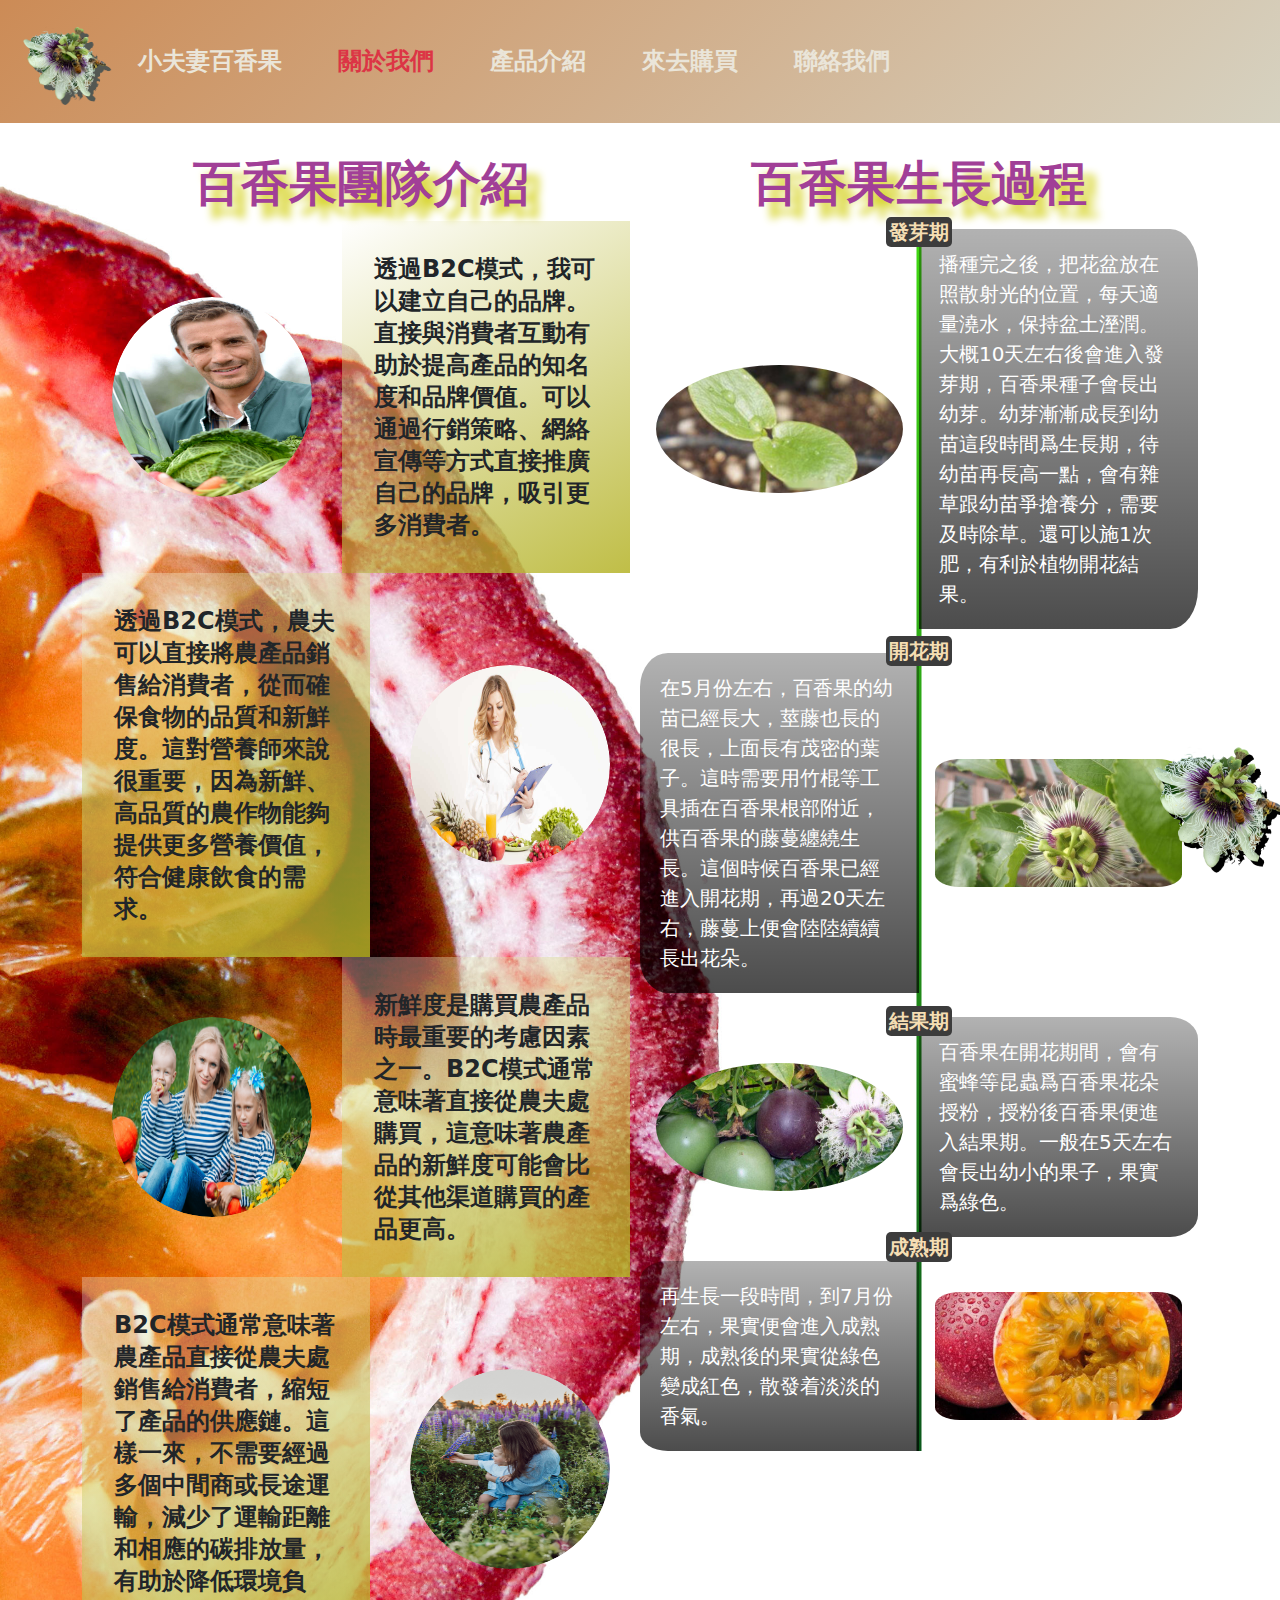
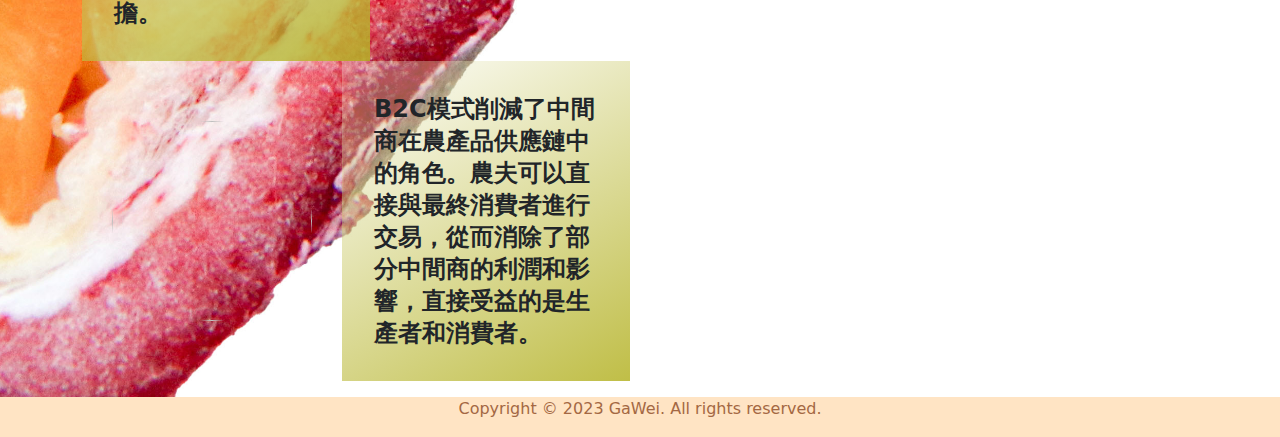
==== about.html @ cb9ba8d5 "將title與logo圖案更改" ====
<!DOCTYPE html>
<html lang="zh-Hant-TW">

<head>
    <meta charset="UTF-8">
    <meta name="viewport" content="width=device-width, initial-scale=1.0">
    <title>小夫妻百香果｜關於我們</title>
    <link rel="stylesheet" href="./styles/myall.css">
    <link rel="stylesheet" href="./styles/style.css">
    <link rel="stylesheet" href="./styles/bootstrap.min.css">
    <link rel="shortcut icon" href="./images/titleimg3.png">
    <style>
        .navtitle{
            background: linear-gradient(135deg,var(--mycolor8),var(--mycolor1));
        }
    </style>
</head>

<body>
    <!-- 回上層按鈕 -->
    <div id="backtop" class="toTop-arrow">
        <img class="topbtn" src="./images/titleimg3.png">
    </div>
    <!-- 選單列 -->
    <header>
        <nav class="navbar navbar-expand-lg navtitle">
            <div class="container-fluid logo">
                <a class="navbar-brand" href="./index.html">
                    <img class="rtopimg" src="./images/titleimg3.png" alt="百香果B2C">
                    <p class="logotext">小夫妻百香果</p>
                </a>
                <button class="navbar-toggler" type="button" data-bs-toggle="collapse"
                    data-bs-target="#navbarNavAltMarkup" aria-controls="navbarNavAltMarkup" aria-expanded="false"
                    aria-label="Toggle navigation">
                    <span class="navbar-toggler-icon"></span>
                </button>
                <div class="collapse navbar-collapse" id="navbarNavAltMarkup">
                    <div class="navbar-nav">
                        <a class="nav-link" aria-current="page" href="./index.html">小夫妻百香果</a>
                        <a class="nav-link text-danger" href="./about.html" target="_self">關於我們</a>
                        <a class="nav-link" href="./product.html" target="_self">產品介紹</a>
                        <a class="nav-link" href="https://docs.google.com/forms/d/1KEaFuFnGU563rzVTHBd2TWn09clLImiTMLnm7XSrsv0/closedform" target="_blank">來去購買</a>
                        <a class="nav-link" href="./contactus.html" target="_self">聯絡我們</a>
                    </div>
                </div>
            </div>
        </nav>
    </header>
    <main class="main2">
        <div class="container">
            <div class="row">
                <div class="my-3 section1">
                    <!-- 左邊區塊 -->
                    <div class="col-lg-6 box leftbox1">
                        <div class="title mt-3">
                            <h2>百香果團隊介紹</h2>
                        </div>
                        <div class="part1">
                            <div class="col-12 left">
                                <div class="leftbox">
                                    <div class="imgout">
                                        <img class="left-img" src="./images/farmer1.jpg">
                                    </div>
                                    <div class="leftconent">
                                        透過B2C模式，我可以建立自己的品牌。直接與消費者互動有助於提高產品的知名度和品牌價值。可以通過行銷策略、網絡宣傳等方式直接推廣自己的品牌，吸引更多消費者。
                                    </div>
                                </div>
                            </div>
                            <div class="col-12 left">
                                <div class="leftbox d-flex flex-row-reverse">
                                    <div class="imgout"><img class="left-img" src="./images/farmer2.jpg">
                                    </div>
                                    <div class="leftconent">
                                        透過B2C模式，農夫可以直接將農產品銷售給消費者，從而確保食物的品質和新鮮度。這對營養師來說很重要，因為新鮮、高品質的農作物能夠提供更多營養價值，符合健康飲食的需求。
                                    </div>
                                </div>
                            </div>
                            <div class="col-12 left">
                                <div class="leftbox">
                                    <div class="imgout"><img class="left-img" src="./images/farmer3.jpg">
                                    </div>
                                    <div class="leftconent">
                                        新鮮度是購買農產品時最重要的考慮因素之一。B2C模式通常意味著直接從農夫處購買，這意味著農產品的新鮮度可能會比從其他渠道購買的產品更高。
                                    </div>
                                </div>
                            </div>
                            <div class="col-12 left">
                                <div class="leftbox d-flex flex-row-reverse">
                                    <div class="imgout"> <img class="left-img" src="./images/farmer4.jpg">
                                    </div>
                                    <div class="leftconent">
                                        B2C模式通常意味著農產品直接從農夫處銷售給消費者，縮短了產品的供應鏈。這樣一來，不需要經過多個中間商或長途運輸，減少了運輸距離和相應的碳排放量，有助於降低環境負擔。
                                    </div>
                                </div>
                            </div>
                            <div class="col-12 left">
                                <div class="leftbox">
                                    <div class="imgout"> <img class="left-img" src="./images/farmer5.jpg">
                                    </div>
                                    <div class="leftconent">
                                        B2C模式削減了中間商在農產品供應鏈中的角色。農夫可以直接與最終消費者進行交易，從而消除了部分中間商的利潤和影響，直接受益的是生產者和消費者。
                                    </div>
                                </div>
                            </div>
                        </div>
                    </div>
                    <!-- 右邊區塊 -->
                    <div class="col-lg-6 box rightbox">
                        <div class="title2 my-3">
                            <h2>百香果生長過程</h2>
                        </div>
                        <div class="row">
                            <div class="part2">
                                <div class="timeline">
                                    <!-- 右一 -->
                                    <div class="col-12">
                                        <div class="timetext1  d-flex flex-row mb-4 sbox">
                                            <div class="col-md-6">
                                                <div class="img1 mx-3 simg"></div>
                                            </div>
                                            <div class="col-md-6">
                                                <div class="text1">
                                                    播種完之後，把花盆放在照散射光的位置，每天適量澆水，保持盆土溼潤。大概10天左右後會進入發芽期，百香果種子會長出幼芽。幼芽漸漸成長到幼苗這段時間爲生長期，待幼苗再長高一點，會有雜草跟幼苗爭搶養分，需要及時除草。還可以施1次肥，有利於植物開花結果。
                                                </div>
                                            </div>
                                        </div>
                                    </div>
                                    <!-- 右二 -->
                                    <div class="col-12">
                                        <div class="timetext2  d-flex flex-row-reverse mb-4 sbox">
                                            <div class="col-md-6">
                                                <div class="img2 mx-3 simg"></div>
                                            </div>
                                            <div class="col-md-6">
                                                <div class="text2">
                                                    在5月份左右，百香果的幼苗已經長大，莖藤也長的很長，上面長有茂密的葉子。這時需要用竹棍等工具插在百香果根部附近，供百香果的藤蔓纏繞生長。這個時候百香果已經進入開花期，再過20天左右，藤蔓上便會陸陸續續長出花朵。
                                                </div>
                                            </div>
                                        </div>
                                    </div>
                                    <!-- 右三 -->
                                    <div class="col-12">
                                        <div class="timetext3  d-flex flex-row mb-4 sbox">
                                            <div class="col-md-6">
                                                <div class="img3 mx-3 simg"></div>
                                            </div>
                                            <div class="col-md-6">
                                                <div class="text3">
                                                    百香果在開花期間，會有蜜蜂等昆蟲爲百香果花朵授粉，授粉後百香果便進入結果期。一般在5天左右會長出幼小的果子，果實爲綠色。
                                                </div>
                                            </div>
                                        </div>
                                    </div>
                                    <!-- 右四 -->
                                    <div class="col-12">
                                        <div class="timetext4  d-flex flex-row-reverse mb-4 sbox">
                                            <div class="col-md-6">
                                                <div class="img4 mx-3 simg"></div>
                                            </div>
                                            <div class="col-md-6">
                                                <div class="text4">
                                                    再生長一段時間，到7月份左右，果實便會進入成熟期，成熟後的果實從綠色變成紅色，散發着淡淡的香氣。
                                                </div>
                                            </div>
                                        </div>
                                    </div>
                                </div>
                            </div>
                        </div>
                    </div>
                </div>
            </div>
        </div>
        </div>
    </main>
    <!-- 頁尾 -->
    <footer class="footer">
        <div>
            <p>Copyright © 2023 GaWei. All rights reserved.</p>
        </div>
    </footer>

    <script src="./js/bootstrap.bundle.min.js"></script>
    <script src="./js/Jquery.js"></script>
    <script src="./js/list.js"></script>
    <script>
        // 回最上層按鈕
        $(function () {
            $("#backtop").click(function () {
                console.log("ok");
                $("html,body").animate({ scrollTop: 0 }, 333);
            });
            $(window).scroll(function () {
                if ($(this).scrollTop() > 300) {
                    $("#backtop").fadeIn(222);
                } else {
                    $("#backtop").stop().fadeOut(222);
                }
            });
        });
    </script>
</body>

</html>
---- styles/myall.css ----
:root{            
    --mycolor1:#d6d2c1;
    --mycolor2:#be8e63;
    --mycolor3:#a46843;
    --mycolor4:#35140d;
    --mycolor5:#135aab;
    --mycolor6:#11af9c;
    --mycolor7:#eae5d9;
    --mycolor8:#cc8b56;
    --mycolor9:#fbc2c3;
    --mycolor10:#f37672;
    --mycolor11:#e62227;
    --mycolor12:#a13f97;
    --mycolor13:#FF007F;
    --mycolor14:#E86094;
}
---- styles/style.css ----
@charset "UTF-8";
body,
html {
  max-width: 1400px;
  margin: 0 auto;
}
body header nav .logo .navbar-brand img,
html header nav .logo .navbar-brand img {
  width: 8vw;
  filter: drop-shadow(5px 5px rgb(83, 87, 82));
}
body header nav .logo .navbar-brand .logotext,
html header nav .logo .navbar-brand .logotext {
  display: none;
}
body header nav .logo .collapse .navbar-nav a,
html header nav .logo .collapse .navbar-nav a {
  font-size: 1.5rem;
  font-weight: bolder;
  color: var(--mycolor7);
  margin-right: 40px;
  position: relative;
}
body header nav .logo .collapse .navbar-nav a::after,
html header nav .logo .collapse .navbar-nav a::after {
  content: "";
  position: absolute;
  left: 0;
  bottom: -3px;
  width: 0px;
  height: 2px;
  background-color: red;
  transition: width 0.8s ease;
}
body header nav .logo .collapse .navbar-nav a:hover::after,
html header nav .logo .collapse .navbar-nav a:hover::after {
  width: 100%;
}
body .carousel .carousel-inner .carousel-item img,
html .carousel .carousel-inner .carousel-item img {
  height: 100vh;
}
@media screen and (max-width: 768px) {
  body .carousel .carousel-inner .carousel-item img,
  html .carousel .carousel-inner .carousel-item img {
    height: 50vh;
  }
}
body .toTop-arrow img,
html .toTop-arrow img {
  width: 10rem;
  height: 10rem;
  padding: 0;
  margin: 0;
  border: 0;
  cursor: pointer;
  position: fixed;
  right: -1rem;
  bottom: 1rem;
  z-index: 99;
  filter: drop-shadow(5px 5px black);
}
body .toTop-arrow.hide,
html .toTop-arrow.hide {
  transform: translateX(120%);
}
body .main1,
html .main1 {
  min-height: 85vw;
  background-image: url(../images/bg-1.jpg);
  background-position: center center;
  background-size: cover;
}
body .main1 .container .row .section1,
html .main1 .container .row .section1 {
  margin-top: 30px;
}
body .main1 .container .row .section1 .content1,
html .main1 .container .row .section1 .content1 {
  min-height: 40vw;
  background: linear-gradient(330deg, rgba(0, 0, 0, 0.2), rgba(0, 0, 0, 0.7));
  border-radius: 10%;
  padding-bottom: 10px;
}
body .main1 .container .row .section1 .content1 .contitle,
html .main1 .container .row .section1 .content1 .contitle {
  margin-top: 10px;
}
body .main1 .container .row .section1 .content1 .contitle h4,
html .main1 .container .row .section1 .content1 .contitle h4 {
  color: rgb(255, 255, 255);
  text-align: center;
  font-weight: bolder;
  font-size: 2rem;
}
body .main1 .container .row .section1 .content1 .row .card,
html .main1 .container .row .section1 .content1 .row .card {
  box-shadow: 5px 5px 5px #ebeb61;
}
body .main1 .container .row .section1 .content1 .row .card .card-body,
html .main1 .container .row .section1 .content1 .row .card .card-body {
  cursor: pointer;
  box-shadow: 0px 3px 5px #3c3c3c;
}
body .main1 .container .row .section1 .content1 .row .card .card-body .cardimg1,
html .main1 .container .row .section1 .content1 .row .card .card-body .cardimg1 {
  background-image: url(../images/fruit2.jpg);
  background-position: center center;
  background-size: cover;
  height: 100px;
}
body .main1 .container .row .section1 .content1 .row .card .card-body .cardimg2,
html .main1 .container .row .section1 .content1 .row .card .card-body .cardimg2 {
  background-image: url(../images/dirver2.png);
  background-position: center center;
  background-size: cover;
  height: 100px;
}
body .main1 .container .row .section1 .content1 .row .card .card-body .cardimg3,
html .main1 .container .row .section1 .content1 .row .card .card-body .cardimg3 {
  background-image: url(../images/fruit5.jpg);
  background-position: center center;
  background-size: cover;
  height: 100px;
}
body .main1 .container .row .section1 .content1 .row .card .card-body .cardimg4,
html .main1 .container .row .section1 .content1 .row .card .card-body .cardimg4 {
  background-image: url(../images/premium.avif);
  background-position: center center;
  background-size: cover;
  height: 100px;
}
body .main1 .container .row .section1 .content2,
html .main1 .container .row .section1 .content2 {
  min-height: 40vw;
  background: linear-gradient(135deg, rgba(207, 116, 11, 0.2), rgba(221, 165, 10, 0.7));
  border-radius: 10%;
  padding-bottom: 10px;
}
body .main1 .container .row .section1 .content2 .contitle,
html .main1 .container .row .section1 .content2 .contitle {
  margin-top: 10px;
}
body .main1 .container .row .section1 .content2 .contitle h4,
html .main1 .container .row .section1 .content2 .contitle h4 {
  color: black;
  text-align: center;
  font-weight: bolder;
  font-size: 2rem;
}
body .main1 .container .row .section1 .content2 .col-10,
html .main1 .container .row .section1 .content2 .col-10 {
  min-height: 300;
  margin: 20px auto;
  display: flex;
  flex-direction: column;
  justify-content: start;
}
body .main1 .container .row .section1 .content2 .col-10 .conright1,
html .main1 .container .row .section1 .content2 .col-10 .conright1 {
  min-height: 15vw;
  border-radius: 10%;
  display: flex;
  justify-content: space-around;
}
body .main1 .container .row .section1 .content2 .col-10 .conright1 .context1,
html .main1 .container .row .section1 .content2 .col-10 .conright1 .context1 {
  max-width: 50%;
  display: flex;
  align-items: center;
}
body .main1 .container .row .section1 .content2 .col-10 .conright1 .context1 p,
html .main1 .container .row .section1 .content2 .col-10 .conright1 .context1 p {
  padding: 10px;
  font-weight: bolder;
  font-size: 1.5rem;
  color: var(--mycolor4);
}
body .main1 .container .row .section1 .content2 .col-10 .conright1 .pimg,
html .main1 .container .row .section1 .content2 .col-10 .conright1 .pimg {
  border-radius: 10%;
  min-height: 300px;
  width: 400px;
  min-width: 80px;
  overflow: hidden;
  display: flex;
  justify-content: center;
  align-items: center;
}
body .main1 .container .row .section1 .content2 .col-10 .conright1 .pimg img,
html .main1 .container .row .section1 .content2 .col-10 .conright1 .pimg img {
  min-height: 300px;
  width: 400px;
  min-width: 80px;
  transition: all 0.8;
  border: 5px solid white;
  border-radius: 10%;
}
body .main1 .container .row .section1 .content2 .col-10 .conright1 .pimg img:hover,
html .main1 .container .row .section1 .content2 .col-10 .conright1 .pimg img:hover {
  transform: scale(1.2);
}
body .main1 .container .row .section1 .content2 .col-10 .conright2,
html .main1 .container .row .section1 .content2 .col-10 .conright2 {
  min-height: 15vw;
  border-radius: 10%;
  display: flex;
  flex-direction: row-reverse;
  justify-content: space-around;
}
body .main1 .container .row .section1 .content2 .col-10 .conright2 .context2,
html .main1 .container .row .section1 .content2 .col-10 .conright2 .context2 {
  max-width: 50%;
  display: flex;
  align-items: center;
}
body .main1 .container .row .section1 .content2 .col-10 .conright2 .context2 p,
html .main1 .container .row .section1 .content2 .col-10 .conright2 .context2 p {
  padding: 10px;
  font-weight: bolder;
  font-size: 1.2rem;
  color: var(--mycolor9);
}
body .main1 .container .row .section1 .content2 .col-10 .conright2 .pimg,
html .main1 .container .row .section1 .content2 .col-10 .conright2 .pimg {
  border-radius: 10%;
  min-height: 300px;
  width: 400px;
  min-width: 80px;
  overflow: hidden;
  display: flex;
  justify-content: center;
  align-items: center;
}
body .main1 .container .row .section1 .content2 .col-10 .conright2 .pimg img,
html .main1 .container .row .section1 .content2 .col-10 .conright2 .pimg img {
  min-height: 300px;
  width: 400px;
  min-width: 80px;
  transition: all 0.8;
  border: 5px solid white;
  border-radius: 10%;
}
body .main1 .container .row .section1 .content2 .col-10 .conright2 .pimg img:hover,
html .main1 .container .row .section1 .content2 .col-10 .conright2 .pimg img:hover {
  transform: scale(1.2);
}
body .main1 .container .bottompar .section2,
html .main1 .container .bottompar .section2 {
  min-height: 40vw;
}
body .main1 .container .bottompar .section2 .par2leftimg,
html .main1 .container .bottompar .section2 .par2leftimg {
  min-height: 20vw;
  background-image: url(../images/fruit4.jpg);
  opacity: 0.7;
  background-position: center center;
  background-size: cover;
  border-radius: 20%;
}
body .main1 .container .bottompar .section2 .par2leftbottom,
html .main1 .container .bottompar .section2 .par2leftbottom {
  background: linear-gradient(180deg, rgba(30, 212, 173, 0.2), rgba(206, 194, 194, 0.7)), url(../images/bottombg.jpg);
  background-position: center center;
  background-size: cover;
  min-height: 20vw;
  display: flex;
  flex-direction: column;
  justify-content: space-between;
  border-radius: 10px 10px 0 0;
}
body .main1 .container .bottompar .section2 .par2leftbottom .title,
html .main1 .container .bottompar .section2 .par2leftbottom .title {
  text-align: center;
  color: var(--mycolor9);
  font-weight: bold;
  font-size: 2rem;
}
body .main1 .container .bottompar .section2 .par2leftbottom .icon,
html .main1 .container .bottompar .section2 .par2leftbottom .icon {
  display: flex;
  flex-direction: row;
  flex-wrap: wrap;
  justify-content: space-around;
  align-items: end;
  margin-bottom: 10px;
}
body .main1 .container .bottompar .section2 .par2leftbottom .icon img,
html .main1 .container .bottompar .section2 .par2leftbottom .icon img {
  width: 4vw;
  cursor: pointer;
}
body .main1 .container .bottompar .section2 .par2leftbottom .icon img:hover,
html .main1 .container .bottompar .section2 .par2leftbottom .icon img:hover {
  transform: scale(1.2);
}
body .main1 .container .bottompar .bottomtextr .col-12,
html .main1 .container .bottompar .bottomtextr .col-12 {
  min-height: 9vw;
  background: linear-gradient(to bottom, rgba(206, 209, 40, 0.3), rgba(226, 11, 11, 0.7));
  border-radius: 20px;
  display: flex;
  flex-direction: column;
  justify-content: center;
}
body .main1 .container .bottompar .bottomtextr .col-12 p,
html .main1 .container .bottompar .bottomtextr .col-12 p {
  color: white;
  font-size: 1.5rem;
  font-weight: 600;
  padding: 0 20px;
}
body .main2,
html .main2 {
  background-image: url(../images/big.jpg);
  min-height: 100vw;
  background-position: center center;
  background-size: cover;
}
body .main2 .container .row .section1,
html .main2 .container .row .section1 {
  display: flex;
  flex-direction: row;
}
body .main2 .container .row .section1 .box,
html .main2 .container .row .section1 .box {
  min-height: 100vw;
}
body .main2 .container .row .section1 .box .title h2,
html .main2 .container .row .section1 .box .title h2 {
  text-align: center;
  color: var(--mycolor12);
  font-size: 3rem;
  font-weight: bold;
  text-shadow: 0.75rem 0.75rem 0.5rem #d4d11c;
}
body .main2 .container .row .section1 .box .title2 h2,
html .main2 .container .row .section1 .box .title2 h2 {
  text-align: center;
  color: var(--mycolor12);
  font-size: 3rem;
  font-weight: bold;
  text-shadow: 0.75rem 0.75rem 0.5rem #d4d11c;
}
body .main2 .container .row .section1 .box .part1 .left,
html .main2 .container .row .section1 .box .part1 .left {
  min-height: 19.5vw;
}
body .main2 .container .row .section1 .box .part1 .left .leftbox,
html .main2 .container .row .section1 .box .part1 .left .leftbox {
  min-height: 19.5vw;
  display: flex;
  flex-direction: row;
  align-items: center;
}
body .main2 .container .row .section1 .box .part1 .left .leftbox .imgout,
html .main2 .container .row .section1 .box .part1 .left .leftbox .imgout {
  min-height: 200px;
  min-width: 200px;
  margin: 0 30px;
  border-radius: 50%;
  overflow: hidden;
}
body .main2 .container .row .section1 .box .part1 .left .leftbox .imgout img,
html .main2 .container .row .section1 .box .part1 .left .leftbox .imgout img {
  border-radius: 50%;
  height: 200px;
  width: 200px;
}
body .main2 .container .row .section1 .box .part1 .left .leftbox .imgout img:hover,
html .main2 .container .row .section1 .box .part1 .left .leftbox .imgout img:hover {
  transform: scale(1.2);
  transition: 1s;
}
body .main2 .container .row .section1 .box .part1 .left .leftbox .leftconent,
html .main2 .container .row .section1 .box .part1 .left .leftbox .leftconent {
  padding: 2rem;
  line-height: 2rem;
  font-size: 1.5rem;
  font-weight: bolder;
  background: linear-gradient(150deg, rgba(255, 255, 255, 0.3), rgba(180, 178, 37, 0.842));
  margin-right: 10px;
}
body .main2 .container .row .section1 .box .row .part2 .timeline,
html .main2 .container .row .section1 .box .row .part2 .timeline {
  position: relative;
}
body .main2 .container .row .section1 .box .row .part2 .timeline::before,
html .main2 .container .row .section1 .box .row .part2 .timeline::before {
  position: absolute;
  top: 0;
  bottom: 0;
  content: "";
  width: 5px;
  background: linear-gradient(to bottom, rgb(64, 216, 18), rgb(12, 88, 28));
  left: 50%;
  transform: translateX(-50%);
}
body .main2 .container .row .section1 .box .row .part2 .timeline .timetext1,
html .main2 .container .row .section1 .box .row .part2 .timeline .timetext1 {
  position: relative;
  display: flex;
  align-items: center;
}
body .main2 .container .row .section1 .box .row .part2 .timeline .timetext1::after,
html .main2 .container .row .section1 .box .row .part2 .timeline .timetext1::after {
  position: absolute;
  content: "發芽期";
  top: -3%;
  left: 50%;
  transform: translateX(-50%);
  font-weight: bolder;
  background-color: #3c3c3c;
  color: wheat;
  padding-right: 3px;
  padding-left: 3px;
  border-radius: 5px;
}
body .main2 .container .row .section1 .box .row .part2 .timeline .timetext2,
html .main2 .container .row .section1 .box .row .part2 .timeline .timetext2 {
  position: relative;
  display: flex;
  align-items: center;
}
body .main2 .container .row .section1 .box .row .part2 .timeline .timetext2::after,
html .main2 .container .row .section1 .box .row .part2 .timeline .timetext2::after {
  position: absolute;
  content: "開花期";
  top: -5%;
  left: 50%;
  transform: translateX(-50%);
  font-weight: bolder;
  background-color: #3c3c3c;
  color: wheat;
  padding-right: 3px;
  padding-left: 3px;
  border-radius: 5px;
}
body .main2 .container .row .section1 .box .row .part2 .timeline .timetext3,
html .main2 .container .row .section1 .box .row .part2 .timeline .timetext3 {
  position: relative;
  display: flex;
  align-items: center;
}
body .main2 .container .row .section1 .box .row .part2 .timeline .timetext3::after,
html .main2 .container .row .section1 .box .row .part2 .timeline .timetext3::after {
  position: absolute;
  content: "結果期";
  top: -5%;
  left: 50%;
  transform: translateX(-50%);
  font-weight: bolder;
  background-color: #3c3c3c;
  color: wheat;
  padding-right: 3px;
  padding-left: 3px;
  border-radius: 5px;
}
body .main2 .container .row .section1 .box .row .part2 .timeline .timetext4,
html .main2 .container .row .section1 .box .row .part2 .timeline .timetext4 {
  position: relative;
  display: flex;
  align-items: center;
}
body .main2 .container .row .section1 .box .row .part2 .timeline .timetext4::after,
html .main2 .container .row .section1 .box .row .part2 .timeline .timetext4::after {
  position: absolute;
  content: "成熟期";
  top: -15%;
  left: 50%;
  transform: translateX(-50%);
  font-weight: bolder;
  background-color: #3c3c3c;
  color: wheat;
  padding-right: 3px;
  padding-left: 3px;
  border-radius: 5px;
}
body .main2 .container .row .section1 .box .row .part2 .timeline .col-12,
html .main2 .container .row .section1 .box .row .part2 .timeline .col-12 {
  align-items: center;
  font-size: 1.25rem;
}
body .main2 .container .row .section1 .box .row .part2 .timeline .col-12 .img1,
html .main2 .container .row .section1 .box .row .part2 .timeline .col-12 .img1 {
  min-height: 10vw;
  min-width: 2vw;
  background-image: url(../百香果生長圖片/修過/1.png);
  background-position: center center;
  background-size: cover;
  border-radius: 50%;
}
body .main2 .container .row .section1 .box .row .part2 .timeline .col-12 .text1,
html .main2 .container .row .section1 .box .row .part2 .timeline .col-12 .text1 {
  background: linear-gradient(to bottom, rgba(0, 0, 0, 0.3), rgba(0, 0, 0, 0.7));
  border-radius: 0 10% 10% 0;
  color: white;
  padding: 20px 20px;
  font-weight: 500;
}
body .main2 .container .row .section1 .box .row .part2 .timeline .col-12 .img2,
html .main2 .container .row .section1 .box .row .part2 .timeline .col-12 .img2 {
  min-height: 10vw;
  min-width: 2vw;
  background-image: url(../百香果生長圖片/2.jpg);
  background-position: center center;
  background-size: cover;
  border-radius: 10%;
}
body .main2 .container .row .section1 .box .row .part2 .timeline .col-12 .text2,
html .main2 .container .row .section1 .box .row .part2 .timeline .col-12 .text2 {
  color: white;
  padding: 20px 20px;
  font-weight: 500;
  background: linear-gradient(to bottom, rgba(0, 0, 0, 0.3), rgba(0, 0, 0, 0.7));
  border-radius: 10% 0 0 10%;
  min-height: 10vw;
}
body .main2 .container .row .section1 .box .row .part2 .timeline .col-12 .img3,
html .main2 .container .row .section1 .box .row .part2 .timeline .col-12 .img3 {
  min-height: 10vw;
  min-width: 2vw;
  background-image: url(../百香果生長圖片/3.jpg);
  background-position: center center;
  background-size: cover;
  border-radius: 50%;
}
body .main2 .container .row .section1 .box .row .part2 .timeline .col-12 .text3,
html .main2 .container .row .section1 .box .row .part2 .timeline .col-12 .text3 {
  background: linear-gradient(to bottom, rgba(0, 0, 0, 0.3), rgba(0, 0, 0, 0.7));
  border-radius: 0 10% 10% 0;
  color: white;
  padding: 20px 20px;
  font-weight: 500;
}
body .main2 .container .row .section1 .box .row .part2 .timeline .col-12 .img4,
html .main2 .container .row .section1 .box .row .part2 .timeline .col-12 .img4 {
  min-height: 10vw;
  min-width: 2vw;
  background-image: url(../百香果生長圖片/4.jpg);
  background-position: bottom center;
  background-size: cover;
  border-radius: 10%;
}
body .main2 .container .row .section1 .box .row .part2 .timeline .col-12 .text4,
html .main2 .container .row .section1 .box .row .part2 .timeline .col-12 .text4 {
  color: white;
  padding: 20px 20px;
  font-weight: 500;
  background: linear-gradient(to bottom, rgba(0, 0, 0, 0.3), rgba(0, 0, 0, 0.7));
  border-radius: 10% 0 0 10%;
  min-height: 10vw;
}
body .main3 .my-3,
html .main3 .my-3 {
  align-items: center;
}
body .main3 .my-3 .attention-area,
html .main3 .my-3 .attention-area {
  opacity: 0;
  transition: 2s;
}
body .main3 .my-3 .attention-area .toptext,
html .main3 .my-3 .attention-area .toptext {
  background: rgba(0, 0, 0, 0.2);
  border-radius: 20%;
}
body .main3 .my-3 .attention-area .toptext h3,
html .main3 .my-3 .attention-area .toptext h3 {
  text-align: center;
  font-weight: bolder;
}
body .main3 .my-3 .attention-area .toptext ul li,
html .main3 .my-3 .attention-area .toptext ul li {
  line-height: 2rem;
  font-size: 1rem;
  font-weight: 800;
  list-style: lower-roman;
}
body .main3 .my-3 .attention-area .toptext ul li span,
html .main3 .my-3 .attention-area .toptext ul li span {
  color: var(--mycolor14);
}
body .main3 .my-2 .row .mb-3 .card,
html .main3 .my-2 .row .mb-3 .card {
  border: 2px solid var(--mycolor13);
  background: linear-gradient(180deg, rgba(255, 255, 255, 0.2), rgba(255, 255, 255, 0.7));
}
body .main3 .my-2 .row .mb-3 .card .card-head,
html .main3 .my-2 .row .mb-3 .card .card-head {
  text-align: center;
  padding-top: 0.5rem;
}
body .main3 .my-2 .row .mb-3 .card .card-head h4,
html .main3 .my-2 .row .mb-3 .card .card-head h4 {
  color: var(--mycolor12);
  font-weight: bolder;
}
body .main3 .my-2 .row .mb-3 .card .card-body p,
html .main3 .my-2 .row .mb-3 .card .card-body p {
  margin-top: 10px;
  font-weight: 900;
}
body .main3 .my-2 .row .mb-3 .card .card-body .pimg1:hover,
html .main3 .my-2 .row .mb-3 .card .card-body .pimg1:hover {
  content: url("../images/修過/p4.png");
}
body .main3 .my-2 .row .mb-3 .card .card-body .pimg2:hover,
html .main3 .my-2 .row .mb-3 .card .card-body .pimg2:hover {
  content: url("../images/修過/p5.png");
}
body .main3 .my-2 .row .mb-3 .card .card-body .pimg3:hover,
html .main3 .my-2 .row .mb-3 .card .card-body .pimg3:hover {
  content: url("../images/修過/p6.png");
}
body .main3 .my-2 .row .mb-3 .card .card-body .pimg4:hover,
html .main3 .my-2 .row .mb-3 .card .card-body .pimg4:hover {
  content: url("../images/修過/p7.png");
}
body .main3 .my-2 .row .mb-3 .card .card-body .pimg5:hover,
html .main3 .my-2 .row .mb-3 .card .card-body .pimg5:hover {
  content: url("../images/修過/p8.png");
}
body .main3 .my-2 .row .mb-3 .card .card-body .pimg6:hover,
html .main3 .my-2 .row .mb-3 .card .card-body .pimg6:hover {
  content: url("../images/修過/p9.png");
}
body .main3 .my-2 .row .mb-3 .card .card-body .pimg7:hover,
html .main3 .my-2 .row .mb-3 .card .card-body .pimg7:hover {
  content: url("../images/修過/p10.png");
}
body .main3 .my-2 .row .mb-3 .card .card-footer,
html .main3 .my-2 .row .mb-3 .card .card-footer {
  text-align: center;
}
body .main3 .my-2 .row .mb-3 .card:hover,
html .main3 .my-2 .row .mb-3 .card:hover {
  box-shadow: 5px 5px 5px black;
  transform: skew(-2deg);
  transition: 0.3s;
}
body .main4,
html .main4 {
  background: linear-gradient(160deg, var(--mycolor1), var(--mycolor12));
  min-height: 70vw;
}
body .main4 .container .sectionI .top-l .col-12 .mt-3 .span1,
html .main4 .container .sectionI .top-l .col-12 .mt-3 .span1 {
  font-weight: bolder;
  font-size: 1.7rem;
  font-family: 標楷體;
}
body .main4 .container .sectionI .top-l .col-12 .mt-3 .span2,
html .main4 .container .sectionI .top-l .col-12 .mt-3 .span2 {
  font-size: 1.4rem;
  font-family: 標楷體;
}
body .main4 .container .sectionI .top-l .col-12 .mt-3 img,
html .main4 .container .sectionI .top-l .col-12 .mt-3 img {
  max-width: 60px;
}
body .main4 .container .sectionII .mid-r,
html .main4 .container .sectionII .mid-r {
  display: flex;
  align-items: center;
}
body .main4 .container .sectionII .mid-r .imababy1,
body .main4 .container .sectionII .mid-r .imababy2,
body .main4 .container .sectionII .mid-r .imababy3,
body .main4 .container .sectionII .mid-r .imababy4,
html .main4 .container .sectionII .mid-r .imababy1,
html .main4 .container .sectionII .mid-r .imababy2,
html .main4 .container .sectionII .mid-r .imababy3,
html .main4 .container .sectionII .mid-r .imababy4 {
  width: 10vw;
  height: 10vw;
}
body .main4 .container .sectionII .mid-r .imababy1,
html .main4 .container .sectionII .mid-r .imababy1 {
  transform: rotate(45deg);
  animation: open 6s linear infinite;
}
body .main4 .container .sectionII .mid-r .imababy2,
html .main4 .container .sectionII .mid-r .imababy2 {
  transform: rotate(330deg);
  animation: open 3s linear infinite;
}
body .main4 .container .sectionII .mid-r .imababy3,
html .main4 .container .sectionII .mid-r .imababy3 {
  transform: rotate(330deg);
  animation: open 2s linear infinite;
}
body .main4 .container .sectionII .mid-r .imababy4,
html .main4 .container .sectionII .mid-r .imababy4 {
  transform: rotate(45deg);
  animation: open 7s alternate infinite;
}
@keyframes open {
  0% {
    opacity: 0;
    transform: translateX(0);
    transform: translateY(-10%);
  }
  25% {
    opacity: 0.4;
    transform: translateX(10%);
    transform: translateY(-20%);
  }
  50% {
    opacity: 0.6;
    transform: translateX(20%);
    transform: translateY(-25%);
  }
  75% {
    opacity: 0.8;
    transform: translateX(-10%);
  }
  100% {
    opacity: 1;
    transform: translateX(20%);
  }
}
body .main4 .container .sectionIII,
html .main4 .container .sectionIII {
  margin-top: 10%;
  overflow: hidden;
}
body .main4 .container .sectionIII .cards,
html .main4 .container .sectionIII .cards {
  display: flex;
  flex-wrap: nowrap;
  animation: marquee 20s linear infinite;
}
body .main4 .container .sectionIII .cards:hover,
html .main4 .container .sectionIII .cards:hover {
  animation-play-state: paused;
}
body .main4 .container .sectionIII .cards .cartcontent .card .card-head,
html .main4 .container .sectionIII .cards .cartcontent .card .card-head {
  display: flex;
  flex-direction: row;
  justify-content: center;
}
body .main4 .container .sectionIII .cards .cartcontent .card .card-head h4,
html .main4 .container .sectionIII .cards .cartcontent .card .card-head h4 {
  margin-top: 15px;
}
@keyframes marquee {
  0% {
    transform: translateX(0);
  }
  100% {
    transform: translateX(-100%);
  }
}
body .main5,
html .main5 {
  background: linear-gradient(330deg, var(--mycolor8), var(--mycolor12));
  padding-bottom: 3%;
}
body .main5 .banner,
html .main5 .banner {
  height: 20vh;
  background-image: url(../images/修過/banner.png);
  background-position: center center;
  background-size: cover;
}
body .main5 .container .title h3 .texten,
html .main5 .container .title h3 .texten {
  color: rgb(105, 101, 101);
  text-shadow: 2px 2px 2px white;
}
body .main5 .container .row .col-md-8 .iframes,
html .main5 .container .row .col-md-8 .iframes {
  height: 25vw;
  display: flex;
  justify-content: center;
}
body .main5 .container .row .col-md-8 .iframes-imges,
html .main5 .container .row .col-md-8 .iframes-imges {
  height: 20vw;
  margin-top: 10px;
  display: flex;
  justify-content: space-around;
  align-items: center;
}
body .main5 .container .row .col-md-8 .iframes-imges a,
html .main5 .container .row .col-md-8 .iframes-imges a {
  display: flex;
  justify-content: space-around;
  align-items: center;
}
body .main5 .container .row .col-md-8 .iframes-imges a img,
html .main5 .container .row .col-md-8 .iframes-imges a img {
  height: 80%;
  width: 80%;
  border-radius: 20%;
}
body .main5 .container .row .col-md-8 .iframes-imges a img:hover,
html .main5 .container .row .col-md-8 .iframes-imges a img:hover {
  border: 5px solid white;
}
body .main5 .container .row .col-md-8 .iframes-imges a:hover,
html .main5 .container .row .col-md-8 .iframes-imges a:hover {
  opacity: 0.7;
}
body .main5 .container .row .col-md-4 .mytext h3,
html .main5 .container .row .col-md-4 .mytext h3 {
  border-bottom: 3px solid red;
}
body .main6 .container .row table thead tr th,
html .main6 .container .row table thead tr th {
  font-size: 1.5rem;
  line-height: 1rem;
  text-align: center;
}
body .main6 .container .row table tbody tr td,
html .main6 .container .row table tbody tr td {
  font-size: 1.25rem;
  line-height: 2rem;
  text-align: center;
}
body .footer,
html .footer {
  min-height: 3vw;
  background-color: bisque;
  display: flex;
  flex-direction: row;
  align-items: center;
  justify-content: center;
}
body .footer p,
html .footer p {
  color: var(--mycolor3);
  font-size: 1rem;
}

@media screen and (max-width: 992px) {
  body header nav .logo .navbar-brand {
    display: flex;
    align-items: center;
  }
  body header nav .logo .navbar-brand img {
    width: 20vw;
  }
  body header nav .logo .navbar-brand .logotext {
    display: block;
    color: var(--mycolor7);
    font-size: 2rem;
    font-weight: bolder;
    margin-top: 10px;
  }
  body .main2 .section1 {
    display: flex;
    flex-direction: row;
    flex-wrap: wrap;
  }
  body .main2 .section1 .rightbox .row .part2 .timeline .sbox .simg {
    height: 30vw;
    width: 30vw;
    border-radius: 0%;
  }
}
@media screen and (max-width: 768px) {
  main .container .bottompar {
    display: flex;
    flex-direction: column-reverse;
  }
  main .container .bottompar .section2 {
    display: flex;
    flex-direction: column;
    justify-content: end;
  }
  main .container .bottompar .section2 .par2leftimg {
    display: none;
  }
  main .container .bottompar .section2 .par2leftbottom .icon img {
    min-width: 10vw;
  }
  main .container .bottompar .bottomtextr .col-12 {
    margin-top: 30px;
  }
  .main2 .section1 .leftbox1 .part1 .left .leftbox {
    display: flex;
    flex-direction: column;
    flex-wrap: wrap;
  }
  .main2 .section1 .rightbox {
    background-color: transparent;
  }
  .main2 .section1 .rightbox .row .part2 .timeline {
    background-color: transparent;
  }
  .main2 .section1 .rightbox .row .part2 .timeline .sbox {
    background-color: transparent;
  }
  .main2 .section1 .rightbox .row .part2 .timeline .sbox .simg {
    display: none;
  }
  .main2 .section1 .rightbox .row .part2 .timeline::before {
    display: none;
  }
  .main5 .container .row .col-md-8 .iframes {
    height: 80vw !important;
    width: 100vw;
  }
  .main4 .container .sectionI .top-r .center {
    margin: 0 auto;
  }
  .main4 .container .sectionII .mid-r {
    display: none !important;
  }
  .main6 .container .row table thead {
    display: none;
  }
  .main6 .container .row table tbody tr td {
    display: block;
  }
  .main6 .container .row table tbody tr td::before {
    content: attr(data-th) ":";
    color: var(--mycolor8);
    font-weight: 600;
    display: block;
  }
}/*# sourceMappingURL=style.css.map */
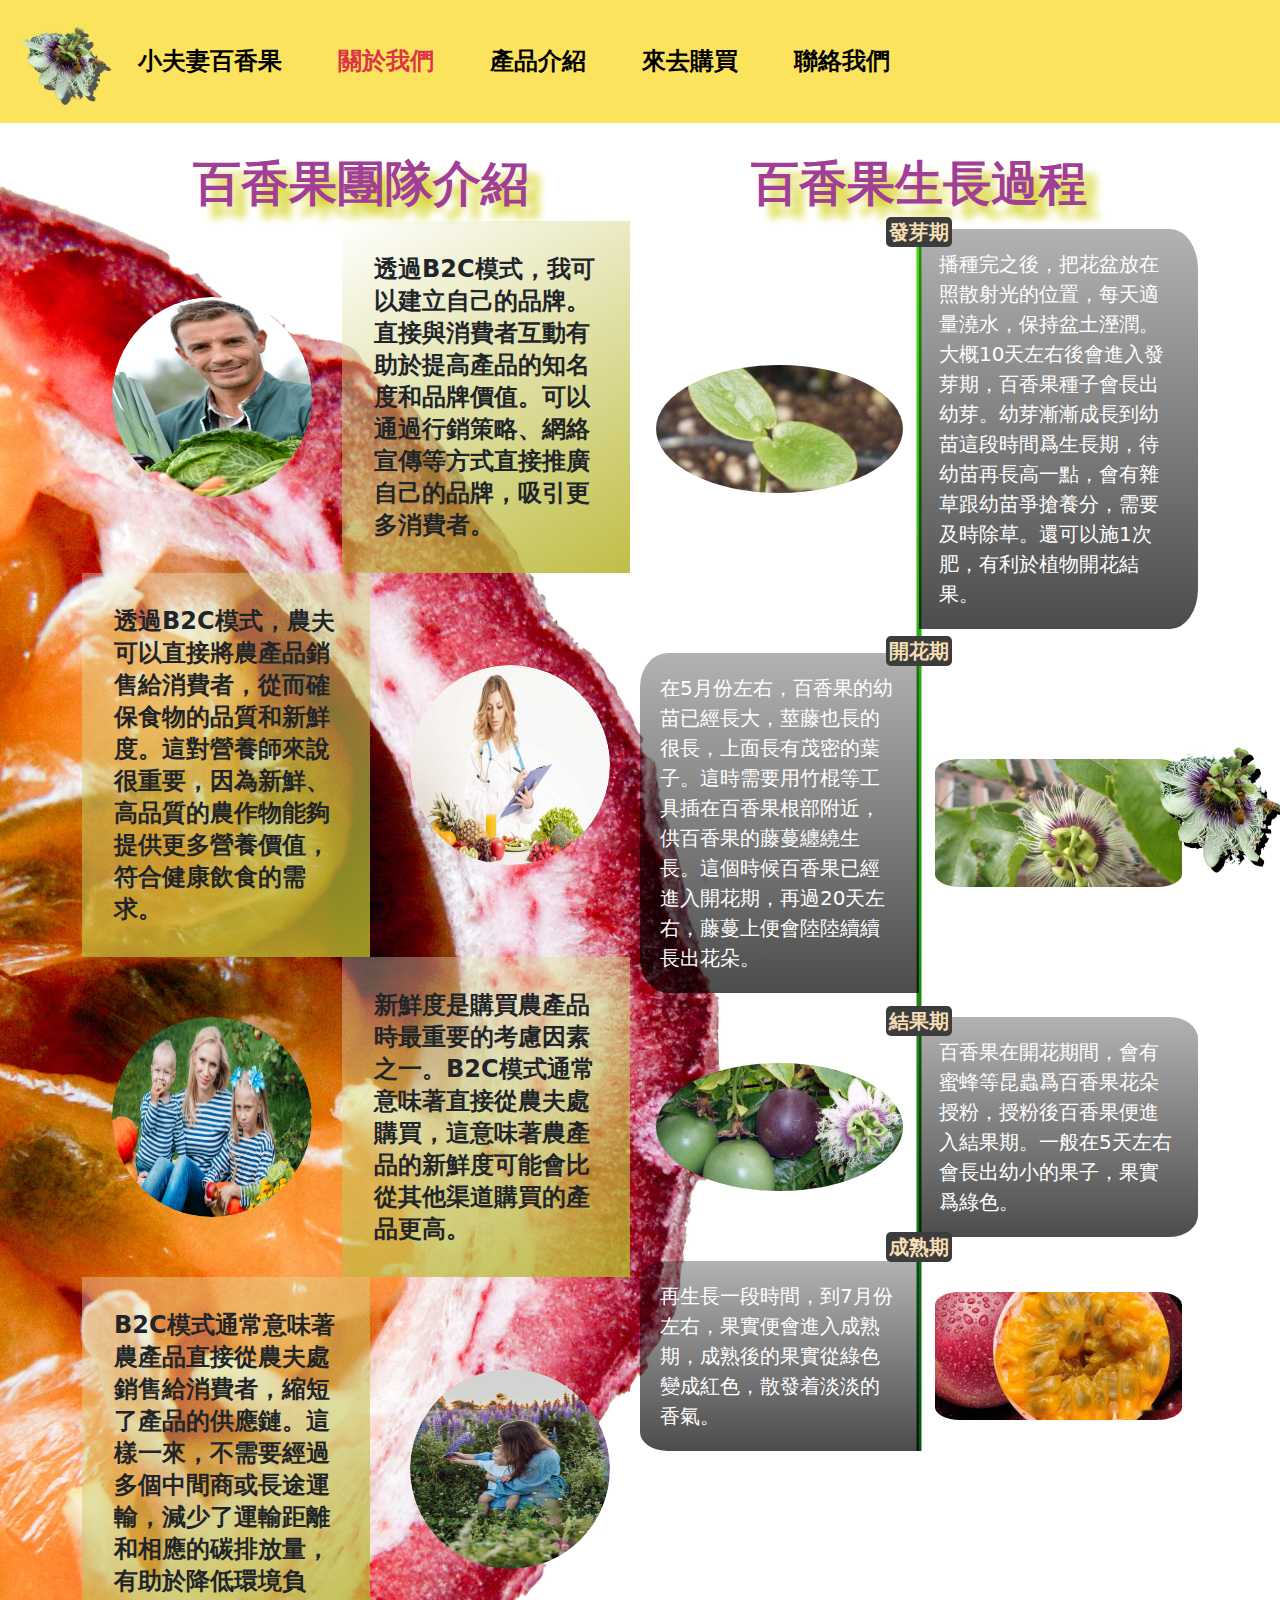
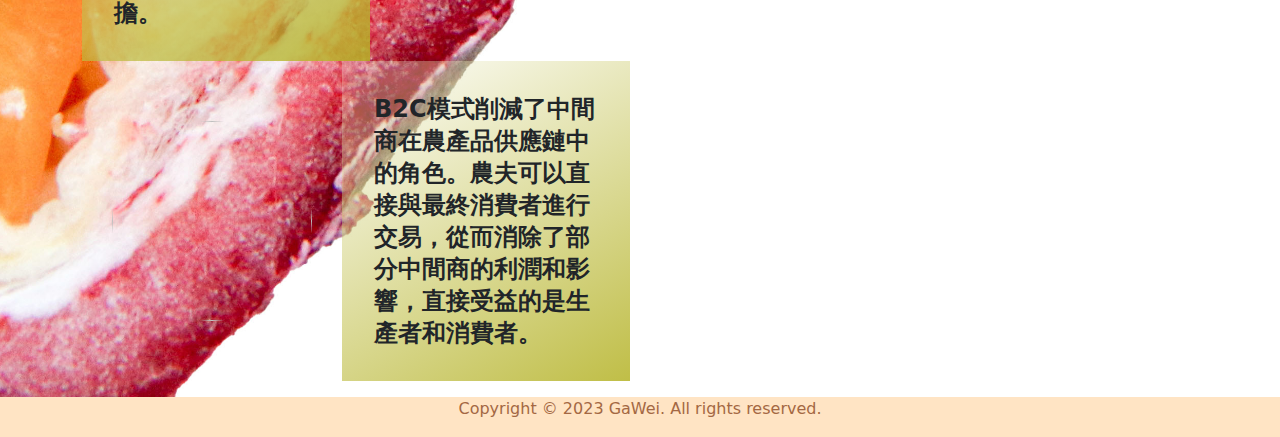
==== commit 82f46bb4: "選單背景色更換" ====
--- a/about.html
+++ b/about.html
@@ -10,8 +10,13 @@
     <link rel="stylesheet" href="./styles/bootstrap.min.css">
     <link rel="shortcut icon" href="./images/titleimg3.png">
     <style>
-        .navtitle{
-            background: linear-gradient(135deg,var(--mycolor8),var(--mycolor1));
+        header {
+            position: sticky;
+            top: 0;
+            z-index: 10;
+        }
+        .navtitle {
+            background-color: #fce35d;
         }
     </style>
 </head>
@@ -27,7 +32,7 @@
             <div class="container-fluid logo">
                 <a class="navbar-brand" href="./index.html">
                     <img class="rtopimg" src="./images/titleimg3.png" alt="百香果B2C">
-                    <p class="logotext">小夫妻百香果</p>
+                    <p class="logotext text-black">小夫妻百香果</p>
                 </a>
                 <button class="navbar-toggler" type="button" data-bs-toggle="collapse"
                     data-bs-target="#navbarNavAltMarkup" aria-controls="navbarNavAltMarkup" aria-expanded="false"
@@ -39,7 +44,9 @@
                         <a class="nav-link" aria-current="page" href="./index.html">小夫妻百香果</a>
                         <a class="nav-link text-danger" href="./about.html" target="_self">關於我們</a>
                         <a class="nav-link" href="./product.html" target="_self">產品介紹</a>
-                        <a class="nav-link" href="https://docs.google.com/forms/d/1KEaFuFnGU563rzVTHBd2TWn09clLImiTMLnm7XSrsv0/closedform" target="_blank">來去購買</a>
+                        <a class="nav-link"
+                            href="https://docs.google.com/forms/d/1KEaFuFnGU563rzVTHBd2TWn09clLImiTMLnm7XSrsv0/closedform"
+                            target="_blank">來去購買</a>
                         <a class="nav-link" href="./contactus.html" target="_self">聯絡我們</a>
                     </div>
                 </div>
@@ -198,6 +205,15 @@
                 }
             });
         });
+
+        let header = document.querySelector("header");
+        window.addEventListener("scroll", () => {
+            if (window.pageYOffset != 0) {
+                header.style = "box-shadow:3px 3px 5px 1px #000"
+            } else {
+                header.style = "box-shadow:none"
+            }
+        });
     </script>
 </body>
 
--- a/styles/style.css
+++ b/styles/style.css
@@ -17,7 +17,7 @@
 html header nav .logo .collapse .navbar-nav a {
   font-size: 1.5rem;
   font-weight: bolder;
-  color: var(--mycolor7);
+  color: black;
   margin-right: 40px;
   position: relative;
 }
@@ -67,9 +67,7 @@
 body .main1,
 html .main1 {
   min-height: 85vw;
-  background-image: url(../images/bg-1.jpg);
-  background-position: center center;
-  background-size: cover;
+  background-color: #689C97;
 }
 body .main1 .container .row .section1,
 html .main1 .container .row .section1 {
@@ -78,13 +76,13 @@
 body .main1 .container .row .section1 .content1,
 html .main1 .container .row .section1 .content1 {
   min-height: 40vw;
-  background: linear-gradient(330deg, rgba(0, 0, 0, 0.2), rgba(0, 0, 0, 0.7));
   border-radius: 10%;
   padding-bottom: 10px;
 }
 body .main1 .container .row .section1 .content1 .contitle,
 html .main1 .container .row .section1 .content1 .contitle {
   margin-top: 10px;
+  text-shadow: 2px 2px 5px black;
 }
 body .main1 .container .row .section1 .content1 .contitle h4,
 html .main1 .container .row .section1 .content1 .contitle h4 {
@@ -95,7 +93,15 @@
 }
 body .main1 .container .row .section1 .content1 .row .card,
 html .main1 .container .row .section1 .content1 .row .card {
-  box-shadow: 5px 5px 5px #ebeb61;
+  box-shadow: 5px 5px 5px #000000;
+}
+body .main1 .container .row .section1 .content1 .row .card .card-header,
+html .main1 .container .row .section1 .content1 .row .card .card-header {
+  background-color: #D1EDE1;
+}
+body .main1 .container .row .section1 .content1 .row .card .card-header h5,
+html .main1 .container .row .section1 .content1 .row .card .card-header h5 {
+  font-weight: bolder;
 }
 body .main1 .container .row .section1 .content1 .row .card .card-body,
 html .main1 .container .row .section1 .content1 .row .card .card-body {
@@ -129,6 +135,20 @@
   background-position: center center;
   background-size: cover;
   height: 100px;
+}
+body .main1 .container .row .section1 .content1 .row .card .card-footer .salemon1,
+html .main1 .container .row .section1 .content1 .row .card .card-footer .salemon1 {
+  text-decoration: line-through;
+  font-size: 20px;
+}
+body .main1 .container .row .section1 .content1 .row .card .card-footer .saletext,
+html .main1 .container .row .section1 .content1 .row .card .card-footer .saletext {
+  color: red;
+  font-weight: bolder;
+  font-size: 26px;
+  text-align: center;
+  animation: salemon 2s linear infinite;
+  border-radius: 50%;
 }
 body .main1 .container .row .section1 .content2,
 html .main1 .container .row .section1 .content2 {
@@ -808,18 +828,6 @@
 html .main5 .container .row .col-md-4 .mytext h3 {
   border-bottom: 3px solid red;
 }
-body .main6 .container .row table thead tr th,
-html .main6 .container .row table thead tr th {
-  font-size: 1.5rem;
-  line-height: 1rem;
-  text-align: center;
-}
-body .main6 .container .row table tbody tr td,
-html .main6 .container .row table tbody tr td {
-  font-size: 1.25rem;
-  line-height: 2rem;
-  text-align: center;
-}
 body .footer,
 html .footer {
   min-height: 3vw;
@@ -835,7 +843,21 @@
   font-size: 1rem;
 }
 
+@keyframes salemon {
+  0% {
+    background-color: yellow;
+  }
+  100% {
+    background-color: black;
+  }
+}
 @media screen and (max-width: 992px) {
+  body .toTop-arrow img {
+    width: 5rem;
+    height: 5rem;
+    margin-right: 15px;
+    opacity: 0.7;
+  }
   body header nav .logo .navbar-brand {
     display: flex;
     align-items: center;
@@ -850,6 +872,9 @@
     font-weight: bolder;
     margin-top: 10px;
   }
+  body .main1 .container .bottompar {
+    display: none;
+  }
   body .main2 .section1 {
     display: flex;
     flex-direction: row;
@@ -910,16 +935,4 @@
   .main4 .container .sectionII .mid-r {
     display: none !important;
   }
-  .main6 .container .row table thead {
-    display: none;
-  }
-  .main6 .container .row table tbody tr td {
-    display: block;
-  }
-  .main6 .container .row table tbody tr td::before {
-    content: attr(data-th) ":";
-    color: var(--mycolor8);
-    font-weight: 600;
-    display: block;
-  }
 }/*# sourceMappingURL=style.css.map */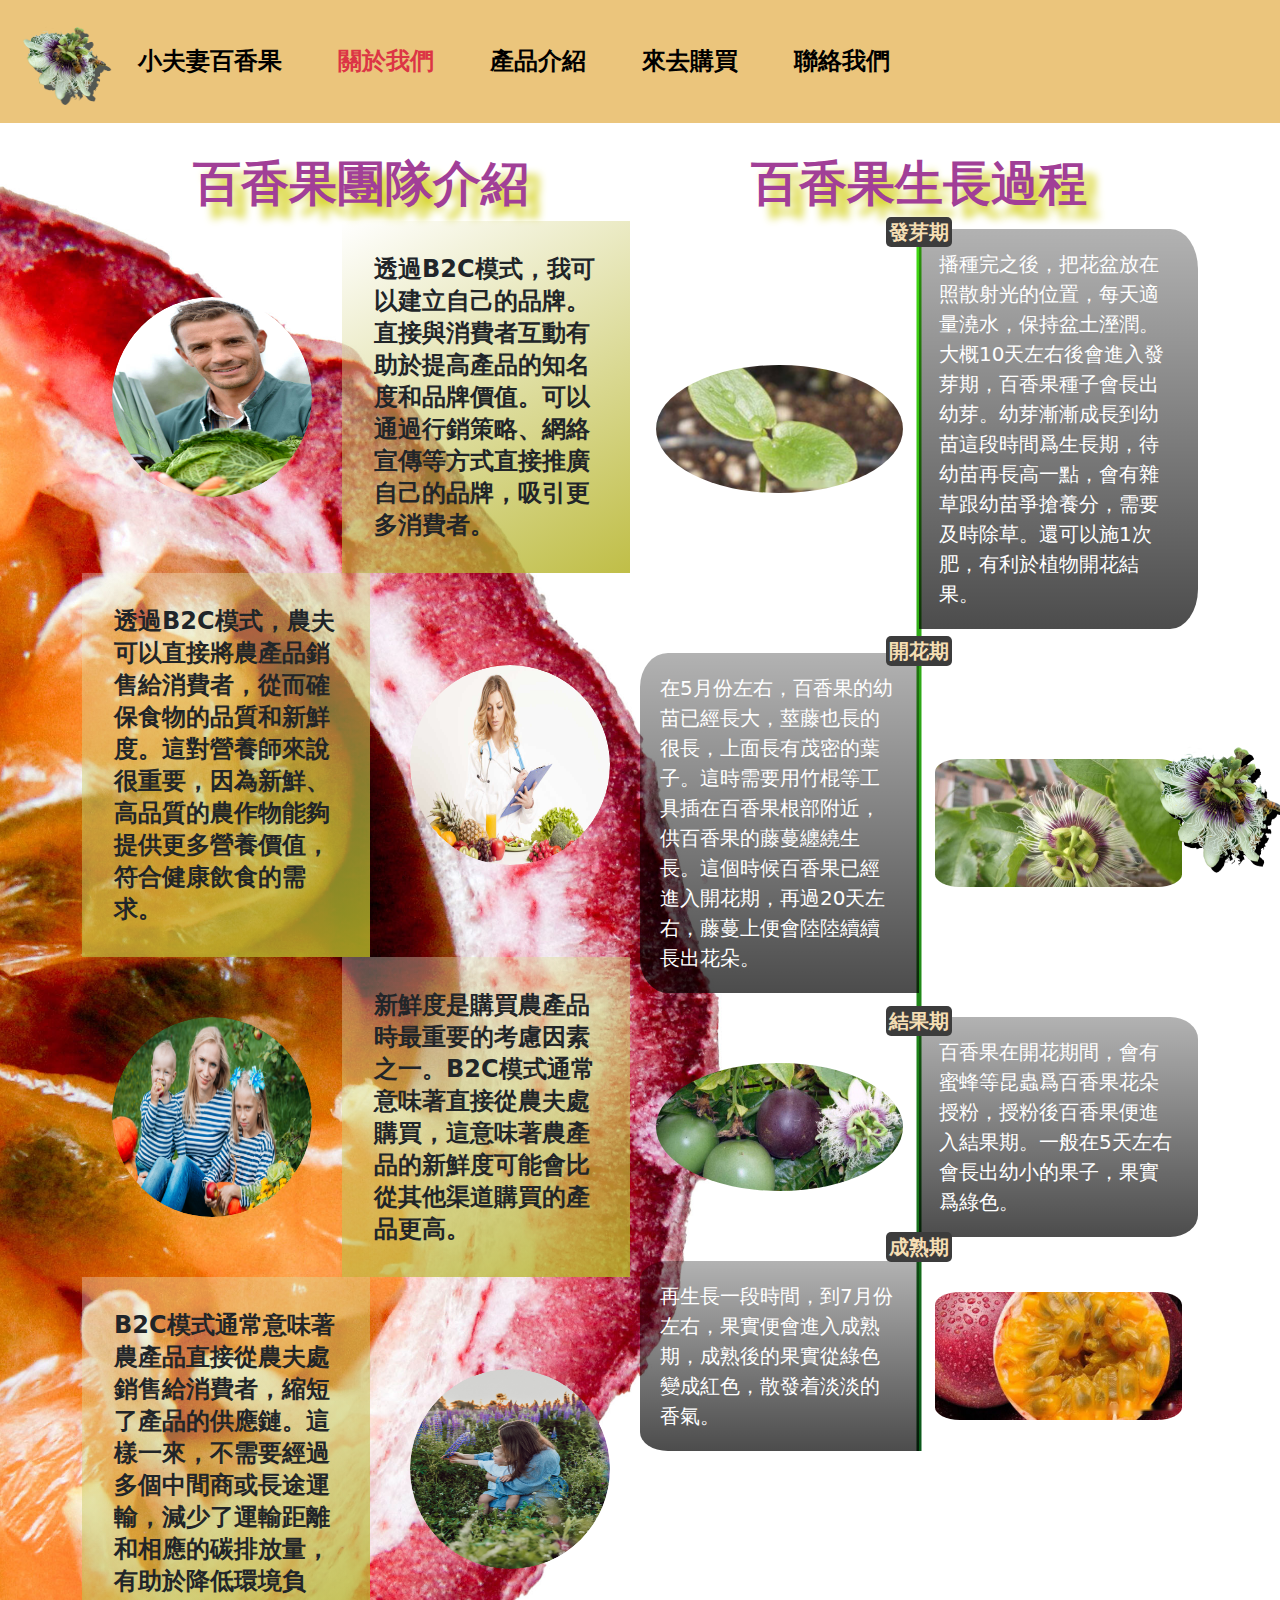
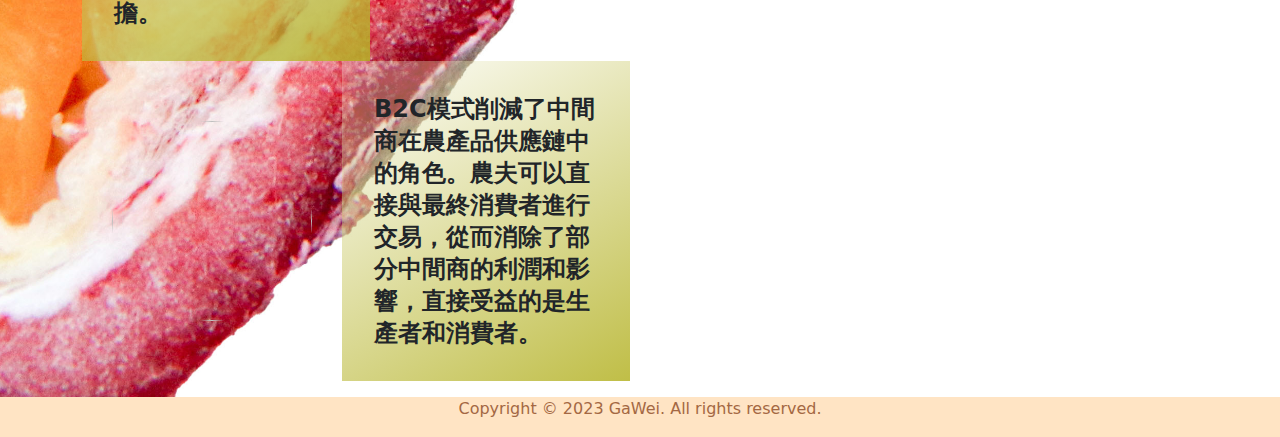
==== commit b27d4708: "首頁完成" ====
--- a/about.html
+++ b/about.html
@@ -16,7 +16,7 @@
             z-index: 10;
         }
         .navtitle {
-            background-color: #fce35d;
+            background-color: #ebc57c;
         }
     </style>
 </head>
--- a/styles/style.css
+++ b/styles/style.css
@@ -117,38 +117,39 @@
 }
 body .main1 .container .row .section1 .content1 .row .card .card-body .cardimg2,
 html .main1 .container .row .section1 .content1 .row .card .card-body .cardimg2 {
-  background-image: url(../images/dirver2.png);
+  background-image: url(../images/newsimg4.jpg);
   background-position: center center;
   background-size: cover;
   height: 100px;
 }
 body .main1 .container .row .section1 .content1 .row .card .card-body .cardimg3,
 html .main1 .container .row .section1 .content1 .row .card .card-body .cardimg3 {
-  background-image: url(../images/fruit5.jpg);
+  background-image: url(../images/newsimg3.jpg);
+  background-position: center center;
+  background-size: contain;
+  height: 100px;
+}
+body .main1 .container .row .section1 .content1 .row .card .card-body .cardimg4,
+html .main1 .container .row .section1 .content1 .row .card .card-body .cardimg4 {
+  background-image: url(../images/newsimg.jpg);
   background-position: center center;
   background-size: cover;
   height: 100px;
 }
-body .main1 .container .row .section1 .content1 .row .card .card-body .cardimg4,
-html .main1 .container .row .section1 .content1 .row .card .card-body .cardimg4 {
-  background-image: url(../images/premium.avif);
-  background-position: center center;
-  background-size: cover;
-  height: 100px;
-}
-body .main1 .container .row .section1 .content1 .row .card .card-footer .salemon1,
-html .main1 .container .row .section1 .content1 .row .card .card-footer .salemon1 {
-  text-decoration: line-through;
-  font-size: 20px;
-}
-body .main1 .container .row .section1 .content1 .row .card .card-footer .saletext,
-html .main1 .container .row .section1 .content1 .row .card .card-footer .saletext {
-  color: red;
-  font-weight: bolder;
-  font-size: 26px;
-  text-align: center;
-  animation: salemon 2s linear infinite;
-  border-radius: 50%;
+body .main1 .container .row .section1 .content1 .row .card .card-footer h3,
+html .main1 .container .row .section1 .content1 .row .card .card-footer h3 {
+  text-align: center;
+  font-weight: 900;
+}
+body .main1 .container .row .section1 .content1 .row .card .card-footer p,
+html .main1 .container .row .section1 .content1 .row .card .card-footer p {
+  text-align: center;
+  font-weight: 900;
+  font-size: 24px;
+}
+body .main1 .container .row .section1 .content1 .row .card .card-footer span,
+html .main1 .container .row .section1 .content1 .row .card .card-footer span {
+  font-size: 18px;
 }
 body .main1 .container .row .section1 .content2,
 html .main1 .container .row .section1 .content2 {
@@ -269,14 +270,12 @@
 html .main1 .container .bottompar .section2 {
   min-height: 40vw;
 }
-body .main1 .container .bottompar .section2 .par2leftimg,
-html .main1 .container .bottompar .section2 .par2leftimg {
-  min-height: 20vw;
-  background-image: url(../images/fruit4.jpg);
-  opacity: 0.7;
-  background-position: center center;
-  background-size: cover;
-  border-radius: 20%;
+body .main1 .container .bottompar .section2 .videotitle,
+html .main1 .container .bottompar .section2 .videotitle {
+  text-align: center;
+  font-weight: 700;
+  color: white;
+  font-size: 1.8rem;
 }
 body .main1 .container .bottompar .section2 .par2leftbottom,
 html .main1 .container .bottompar .section2 .par2leftbottom {
@@ -872,9 +871,6 @@
     font-weight: bolder;
     margin-top: 10px;
   }
-  body .main1 .container .bottompar {
-    display: none;
-  }
   body .main2 .section1 {
     display: flex;
     flex-direction: row;
@@ -896,9 +892,6 @@
     flex-direction: column;
     justify-content: end;
   }
-  main .container .bottompar .section2 .par2leftimg {
-    display: none;
-  }
   main .container .bottompar .section2 .par2leftbottom .icon img {
     min-width: 10vw;
   }
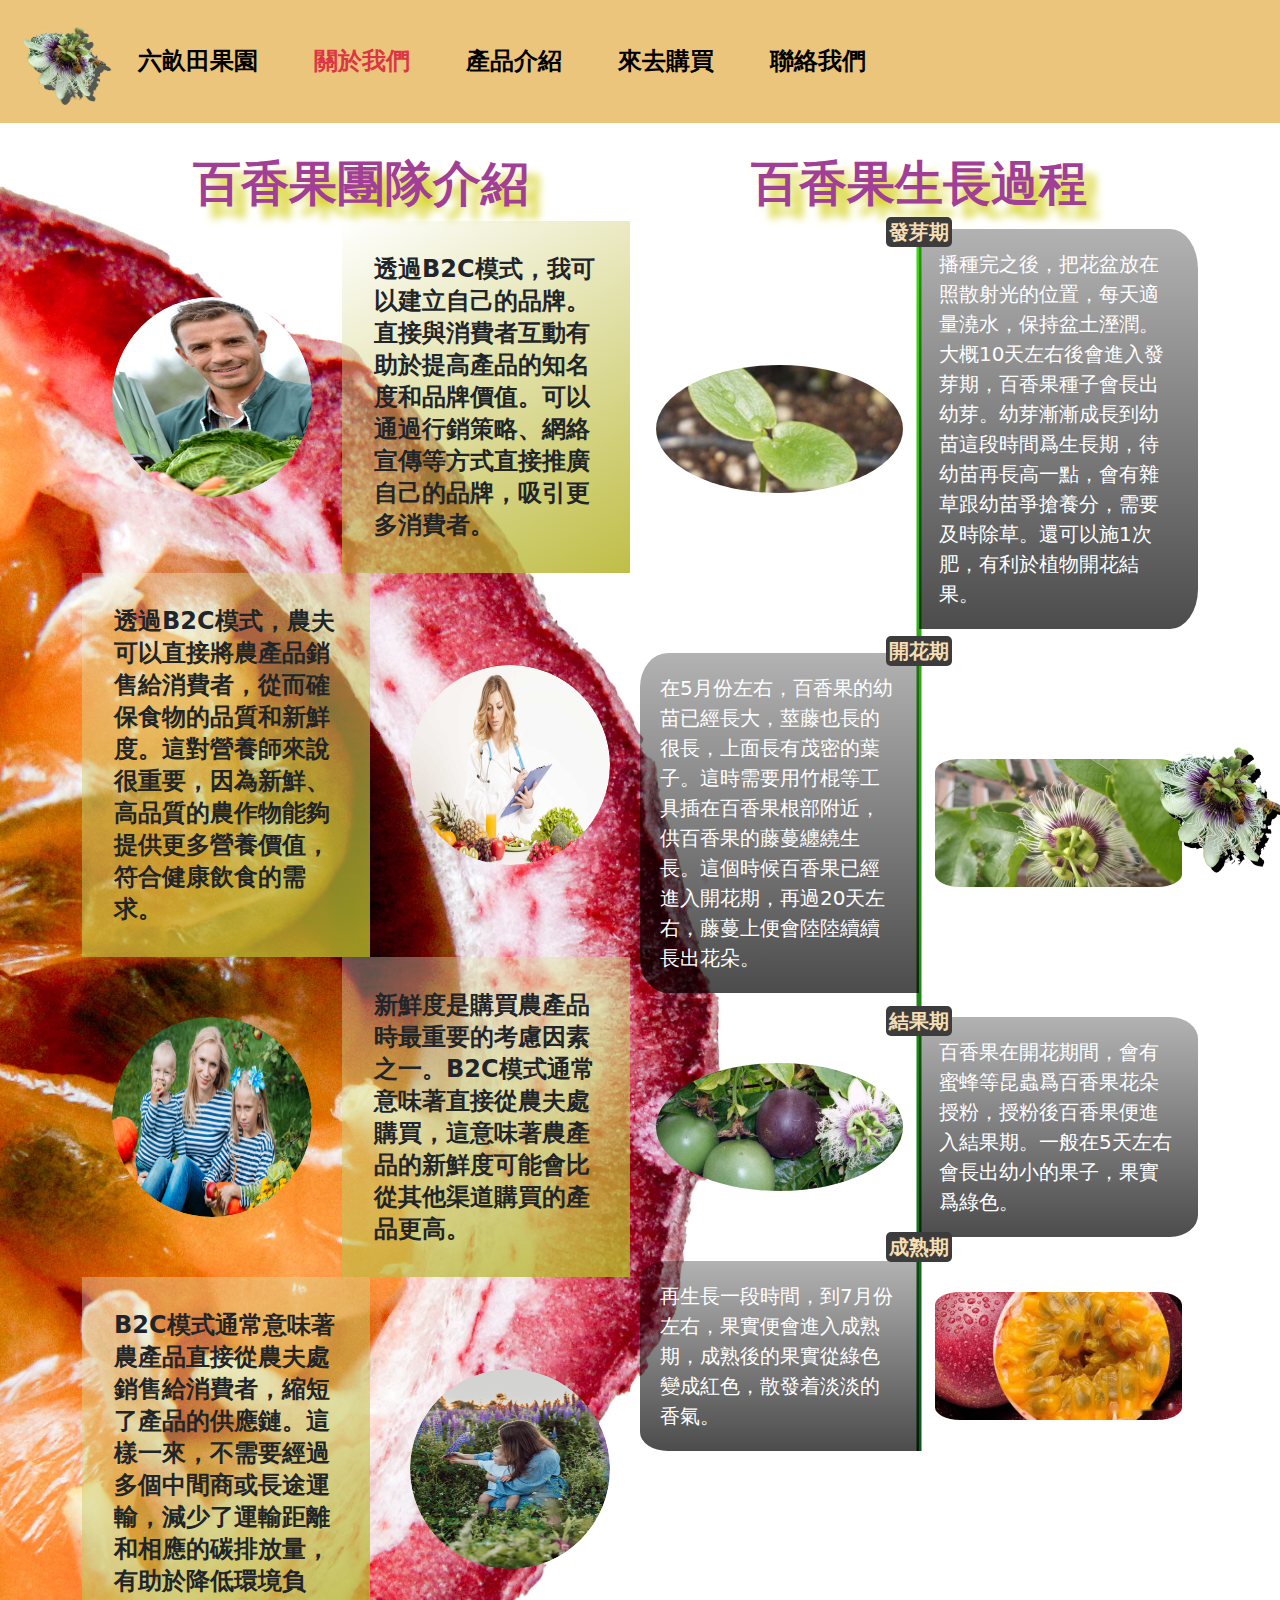
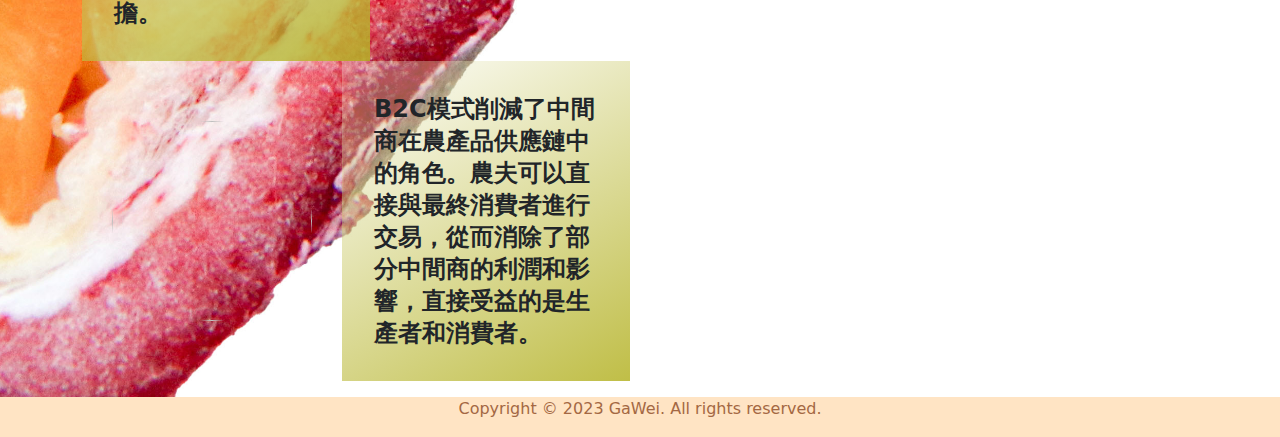
==== commit 19ed992d: "更改名稱" ====
--- a/about.html
+++ b/about.html
@@ -4,7 +4,7 @@
 <head>
     <meta charset="UTF-8">
     <meta name="viewport" content="width=device-width, initial-scale=1.0">
-    <title>小夫妻百香果｜關於我們</title>
+    <title>六畝田果園｜關於我們</title>
     <link rel="stylesheet" href="./styles/myall.css">
     <link rel="stylesheet" href="./styles/style.css">
     <link rel="stylesheet" href="./styles/bootstrap.min.css">
@@ -32,7 +32,7 @@
             <div class="container-fluid logo">
                 <a class="navbar-brand" href="./index.html">
                     <img class="rtopimg" src="./images/titleimg3.png" alt="百香果B2C">
-                    <p class="logotext text-black">小夫妻百香果</p>
+                    <p class="logotext text-black">六畝田果園</p>
                 </a>
                 <button class="navbar-toggler" type="button" data-bs-toggle="collapse"
                     data-bs-target="#navbarNavAltMarkup" aria-controls="navbarNavAltMarkup" aria-expanded="false"
@@ -41,11 +41,11 @@
                 </button>
                 <div class="collapse navbar-collapse" id="navbarNavAltMarkup">
                     <div class="navbar-nav">
-                        <a class="nav-link" aria-current="page" href="./index.html">小夫妻百香果</a>
+                        <a class="nav-link" aria-current="page" href="./index.html">六畝田果園</a>
                         <a class="nav-link text-danger" href="./about.html" target="_self">關於我們</a>
                         <a class="nav-link" href="./product.html" target="_self">產品介紹</a>
                         <a class="nav-link"
-                            href="https://docs.google.com/forms/d/1KEaFuFnGU563rzVTHBd2TWn09clLImiTMLnm7XSrsv0/closedform"
+                            href="https://docs.google.com/forms/d/1NWblI2OxHromZRNIroQAPuB4x8n7o0hr3y8lmBHATCI/viewform?edit_requested=true"
                             target="_blank">來去購買</a>
                         <a class="nav-link" href="./contactus.html" target="_self">聯絡我們</a>
                     </div>
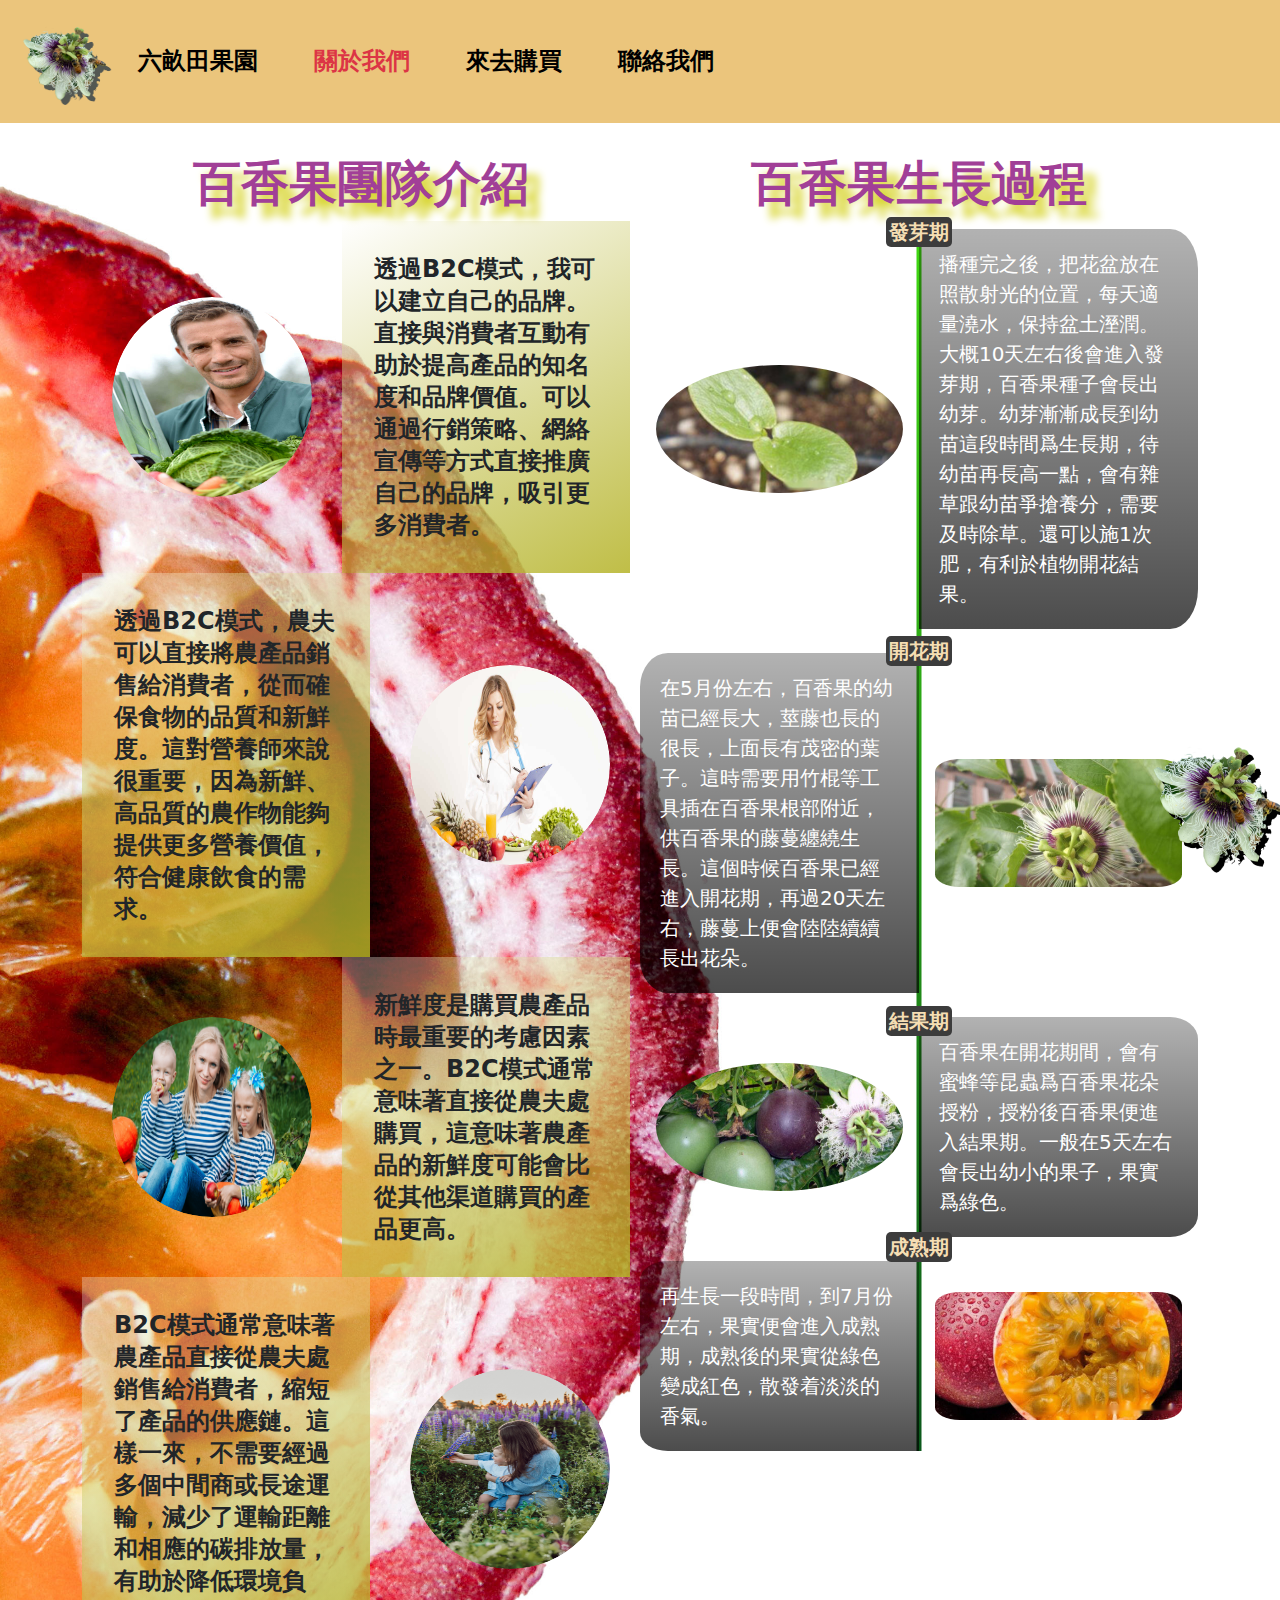
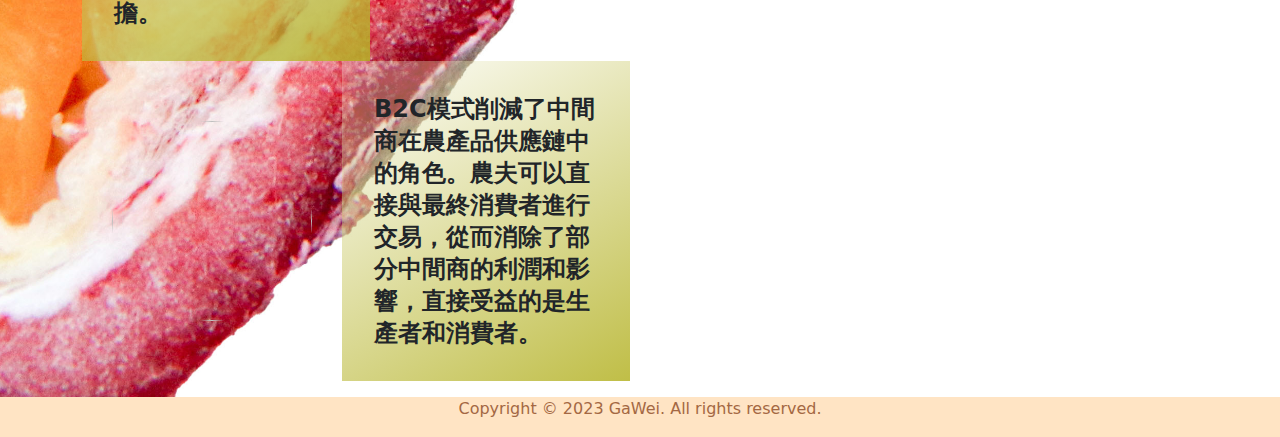
==== commit 491c16a3: "聯絡我們修改" ====
--- a/about.html
+++ b/about.html
@@ -43,7 +43,6 @@
                     <div class="navbar-nav">
                         <a class="nav-link" aria-current="page" href="./index.html">六畝田果園</a>
                         <a class="nav-link text-danger" href="./about.html" target="_self">關於我們</a>
-                        <a class="nav-link" href="./product.html" target="_self">產品介紹</a>
                         <a class="nav-link"
                             href="https://docs.google.com/forms/d/1NWblI2OxHromZRNIroQAPuB4x8n7o0hr3y8lmBHATCI/viewform?edit_requested=true"
                             target="_blank">來去購買</a>
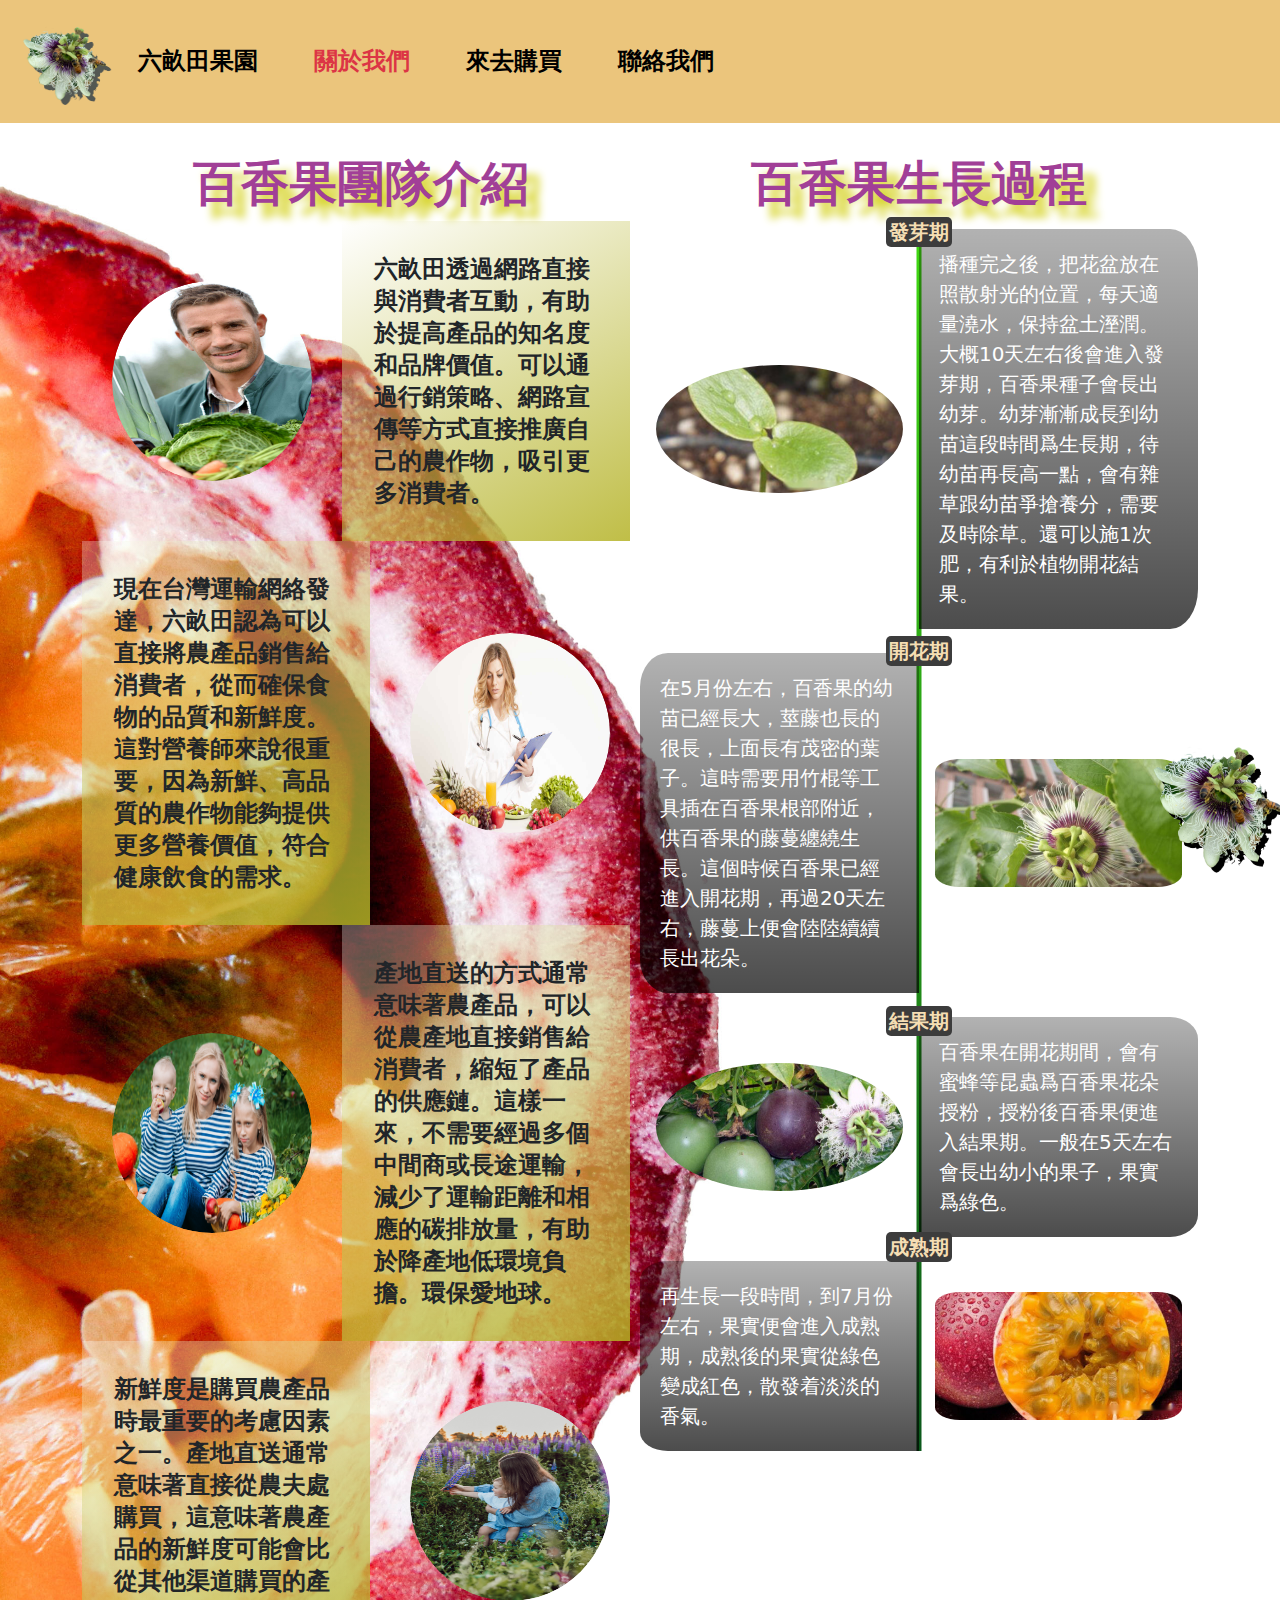
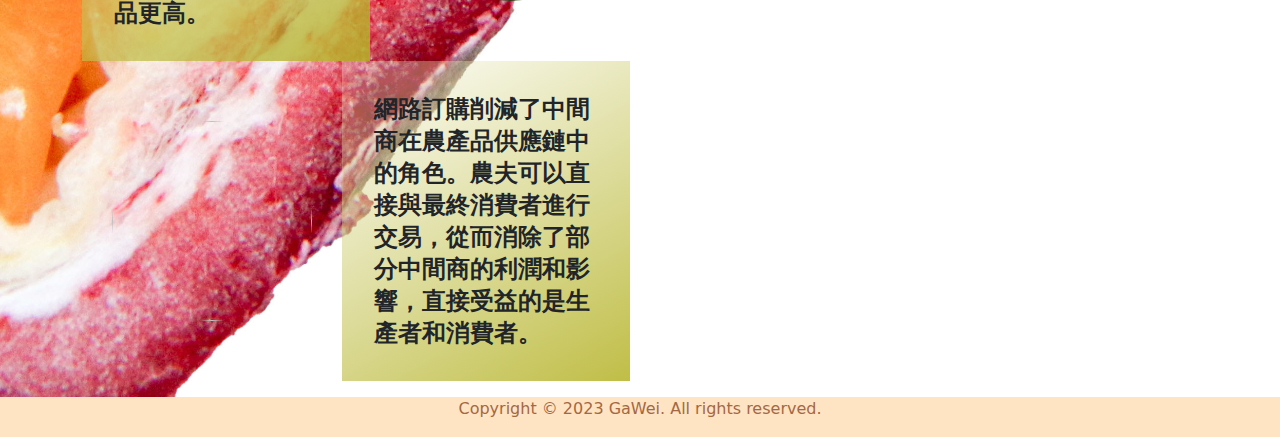
==== commit 2d4fc20d: "關於我們內容修改" ====
--- a/about.html
+++ b/about.html
@@ -68,7 +68,7 @@
                                         <img class="left-img" src="./images/farmer1.jpg">
                                     </div>
                                     <div class="leftconent">
-                                        透過B2C模式，我可以建立自己的品牌。直接與消費者互動有助於提高產品的知名度和品牌價值。可以通過行銷策略、網絡宣傳等方式直接推廣自己的品牌，吸引更多消費者。
+                                        六畝田透過網路直接與消費者互動，有助於提高產品的知名度和品牌價值。可以通過行銷策略、網路宣傳等方式直接推廣自己的農作物，吸引更多消費者。
                                     </div>
                                 </div>
                             </div>
@@ -77,7 +77,7 @@
                                     <div class="imgout"><img class="left-img" src="./images/farmer2.jpg">
                                     </div>
                                     <div class="leftconent">
-                                        透過B2C模式，農夫可以直接將農產品銷售給消費者，從而確保食物的品質和新鮮度。這對營養師來說很重要，因為新鮮、高品質的農作物能夠提供更多營養價值，符合健康飲食的需求。
+                                        現在台灣運輸網絡發達，六畝田認為可以直接將農產品銷售給消費者，從而確保食物的品質和新鮮度。這對營養師來說很重要，因為新鮮、高品質的農作物能夠提供更多營養價值，符合健康飲食的需求。
                                     </div>
                                 </div>
                             </div>
@@ -86,7 +86,7 @@
                                     <div class="imgout"><img class="left-img" src="./images/farmer3.jpg">
                                     </div>
                                     <div class="leftconent">
-                                        新鮮度是購買農產品時最重要的考慮因素之一。B2C模式通常意味著直接從農夫處購買，這意味著農產品的新鮮度可能會比從其他渠道購買的產品更高。
+                                        產地直送的方式通常意味著農產品，可以從農產地直接銷售給消費者，縮短了產品的供應鏈。這樣一來，不需要經過多個中間商或長途運輸，減少了運輸距離和相應的碳排放量，有助於降產地低環境負擔。環保愛地球。
                                     </div>
                                 </div>
                             </div>
@@ -95,7 +95,7 @@
                                     <div class="imgout"> <img class="left-img" src="./images/farmer4.jpg">
                                     </div>
                                     <div class="leftconent">
-                                        B2C模式通常意味著農產品直接從農夫處銷售給消費者，縮短了產品的供應鏈。這樣一來，不需要經過多個中間商或長途運輸，減少了運輸距離和相應的碳排放量，有助於降低環境負擔。
+                                        新鮮度是購買農產品時最重要的考慮因素之一。產地直送通常意味著直接從農夫處購買，這意味著農產品的新鮮度可能會比從其他渠道購買的產品更高。
                                     </div>
                                 </div>
                             </div>
@@ -104,7 +104,7 @@
                                     <div class="imgout"> <img class="left-img" src="./images/farmer5.jpg">
                                     </div>
                                     <div class="leftconent">
-                                        B2C模式削減了中間商在農產品供應鏈中的角色。農夫可以直接與最終消費者進行交易，從而消除了部分中間商的利潤和影響，直接受益的是生產者和消費者。
+                                        網路訂購削減了中間商在農產品供應鏈中的角色。農夫可以直接與最終消費者進行交易，從而消除了部分中間商的利潤和影響，直接受益的是生產者和消費者。
                                     </div>
                                 </div>
                             </div>
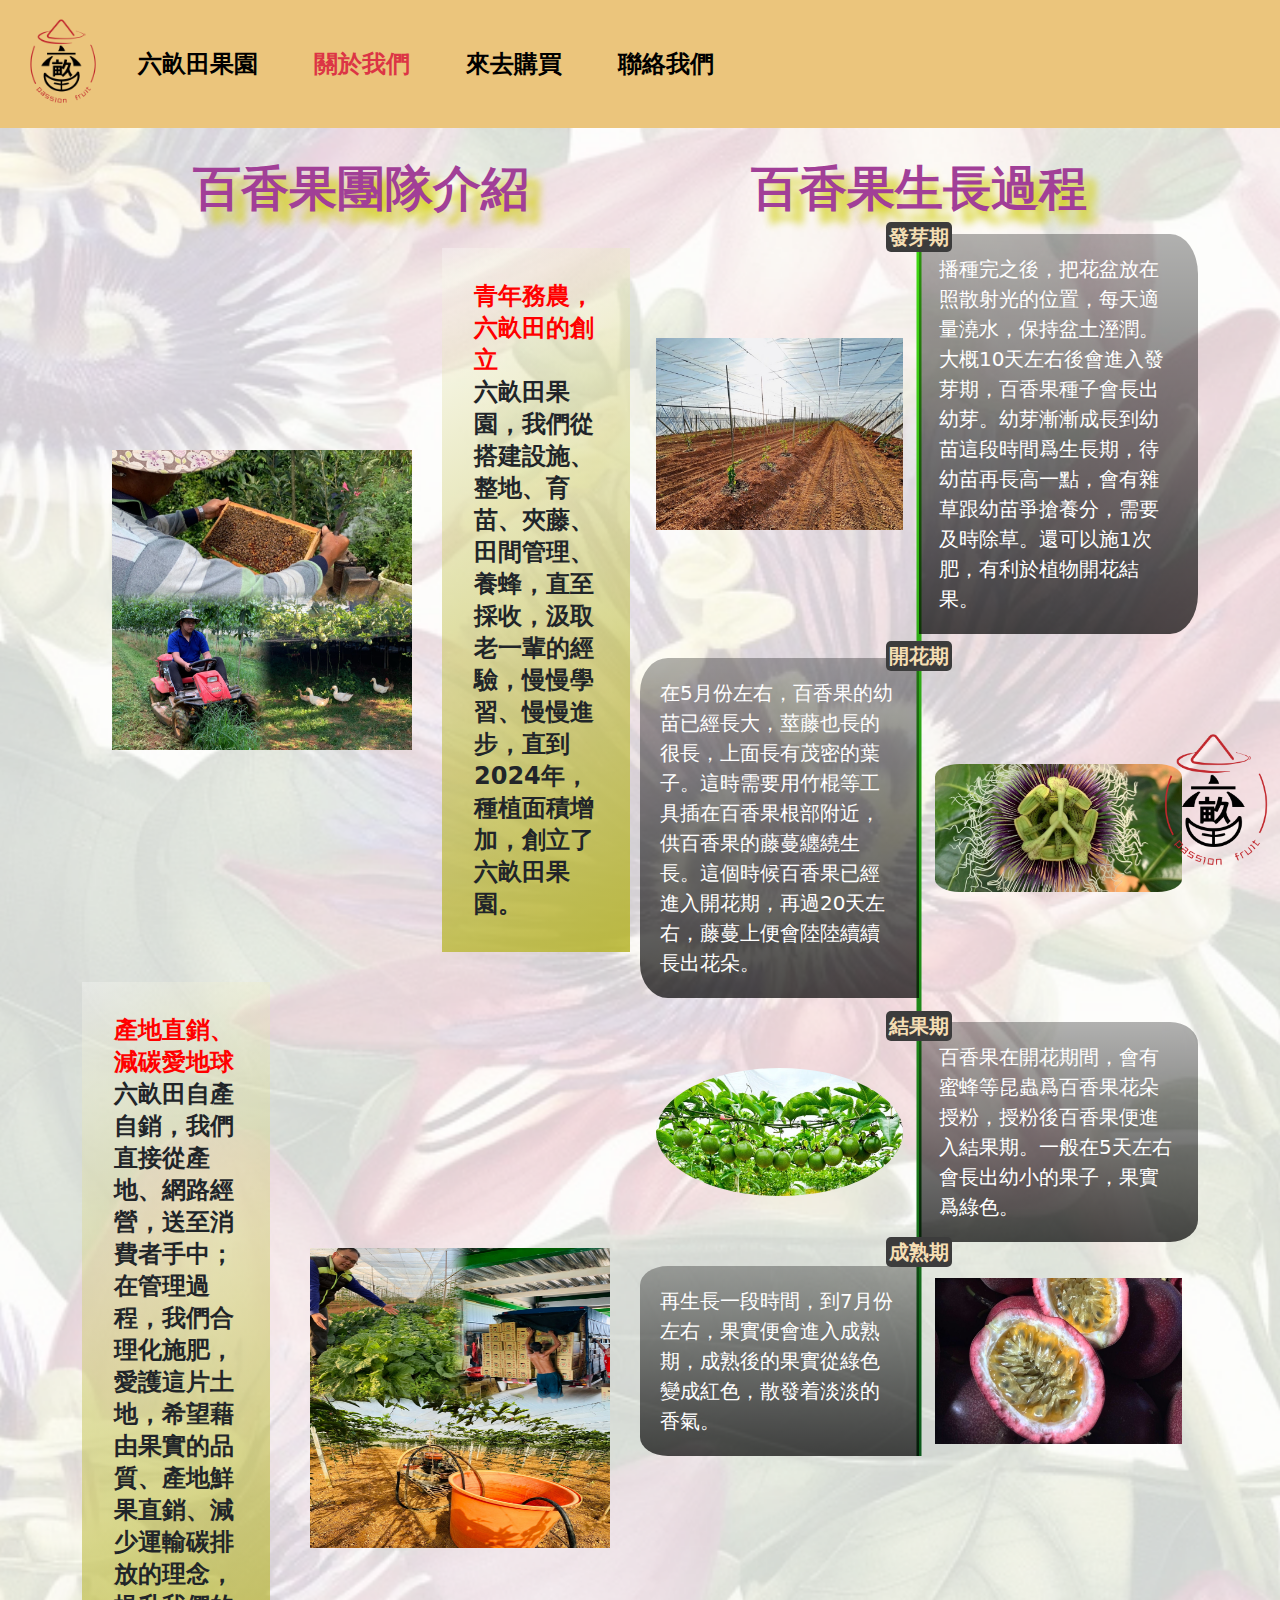
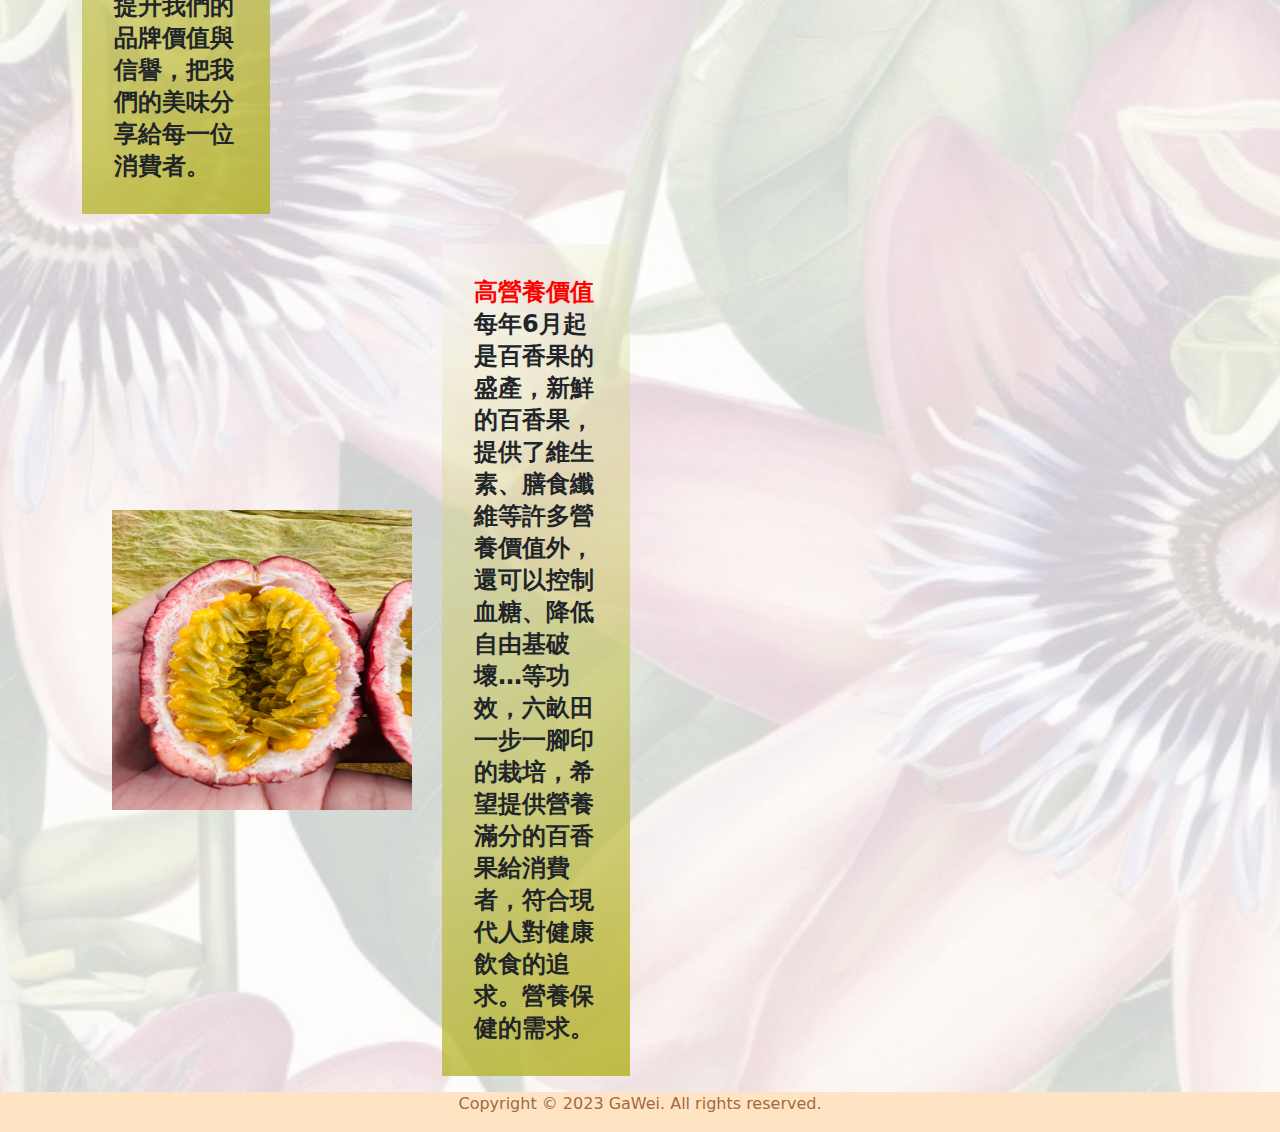
==== commit 40728638: "LOGO 返回頂部圖 更換" ====
--- a/about.html
+++ b/about.html
@@ -15,23 +15,26 @@
             top: 0;
             z-index: 10;
         }
+
         .navtitle {
             background-color: #ebc57c;
         }
+
+        .tiltetext {}
     </style>
 </head>
 
 <body>
     <!-- 回上層按鈕 -->
     <div id="backtop" class="toTop-arrow">
-        <img class="topbtn" src="./images/titleimg3.png">
+        <img class="topbtn" src="./images/logo/logo1.png">
     </div>
     <!-- 選單列 -->
     <header>
         <nav class="navbar navbar-expand-lg navtitle">
             <div class="container-fluid logo">
                 <a class="navbar-brand" href="./index.html">
-                    <img class="rtopimg" src="./images/titleimg3.png" alt="百香果B2C">
+                    <img class="rtopimg" src="./images/logo/logo1.png" alt="六畝田果園">
                     <p class="logotext text-black">六畝田果園</p>
                 </a>
                 <button class="navbar-toggler" type="button" data-bs-toggle="collapse"
@@ -68,7 +71,8 @@
                                         <img class="left-img" src="./images/farmer1.jpg">
                                     </div>
                                     <div class="leftconent">
-                                        六畝田透過網路直接與消費者互動，有助於提高產品的知名度和品牌價值。可以通過行銷策略、網路宣傳等方式直接推廣自己的農作物，吸引更多消費者。
+                                        <div class="tiltetext">青年務農，六畝田的創立</div>
+                                        六畝田果園，我們從搭建設施、整地、育苗、夾藤、田間管理、養蜂，直至採收，汲取老一輩的經驗，慢慢學習、慢慢進步，直到2024年，種植面積增加，創立了六畝田果園。
                                     </div>
                                 </div>
                             </div>
@@ -77,7 +81,8 @@
                                     <div class="imgout"><img class="left-img" src="./images/farmer2.jpg">
                                     </div>
                                     <div class="leftconent">
-                                        現在台灣運輸網絡發達，六畝田認為可以直接將農產品銷售給消費者，從而確保食物的品質和新鮮度。這對營養師來說很重要，因為新鮮、高品質的農作物能夠提供更多營養價值，符合健康飲食的需求。
+                                        <div class="tiltetext">產地直銷、減碳愛地球</div>
+                                        六畝田自產自銷，我們直接從產地、網路經營，送至消費者手中；在管理過程，我們合理化施肥，愛護這片土地，希望藉由果實的品質、產地鮮果直銷、減少運輸碳排放的理念，提升我們的品牌價值與信譽，把我們的美味分享給每一位消費者。
                                     </div>
                                 </div>
                             </div>
@@ -86,25 +91,8 @@
                                     <div class="imgout"><img class="left-img" src="./images/farmer3.jpg">
                                     </div>
                                     <div class="leftconent">
-                                        產地直送的方式通常意味著農產品，可以從農產地直接銷售給消費者，縮短了產品的供應鏈。這樣一來，不需要經過多個中間商或長途運輸，減少了運輸距離和相應的碳排放量，有助於降產地低環境負擔。環保愛地球。
-                                    </div>
-                                </div>
-                            </div>
-                            <div class="col-12 left">
-                                <div class="leftbox d-flex flex-row-reverse">
-                                    <div class="imgout"> <img class="left-img" src="./images/farmer4.jpg">
-                                    </div>
-                                    <div class="leftconent">
-                                        新鮮度是購買農產品時最重要的考慮因素之一。產地直送通常意味著直接從農夫處購買，這意味著農產品的新鮮度可能會比從其他渠道購買的產品更高。
-                                    </div>
-                                </div>
-                            </div>
-                            <div class="col-12 left">
-                                <div class="leftbox">
-                                    <div class="imgout"> <img class="left-img" src="./images/farmer5.jpg">
-                                    </div>
-                                    <div class="leftconent">
-                                        網路訂購削減了中間商在農產品供應鏈中的角色。農夫可以直接與最終消費者進行交易，從而消除了部分中間商的利潤和影響，直接受益的是生產者和消費者。
+                                        <div class="tiltetext">高營養價值</div>
+                                        每年6月起是百香果的盛產，新鮮的百香果，提供了維生素、膳食纖維等許多營養價值外，還可以控制血糖、降低自由基破壞…等功效，六畝田一步一腳印的栽培，希望提供營養滿分的百香果給消費者，符合現代人對健康飲食的追求。營養保健的需求。
                                     </div>
                                 </div>
                             </div>
--- a/styles/style.css
+++ b/styles/style.css
@@ -7,7 +7,6 @@
 body header nav .logo .navbar-brand img,
 html header nav .logo .navbar-brand img {
   width: 8vw;
-  filter: drop-shadow(5px 5px rgb(83, 87, 82));
 }
 body header nav .logo .navbar-brand .logotext,
 html header nav .logo .navbar-brand .logotext {
@@ -58,7 +57,6 @@
   right: -1rem;
   bottom: 1rem;
   z-index: 99;
-  filter: drop-shadow(5px 5px black);
 }
 body .toTop-arrow.hide,
 html .toTop-arrow.hide {
@@ -331,7 +329,7 @@
 }
 body .main2,
 html .main2 {
-  background-image: url(../images/big.jpg);
+  background-image: url(../images/aubg3.png);
   min-height: 100vw;
   background-position: center center;
   background-size: cover;
@@ -364,6 +362,7 @@
 body .main2 .container .row .section1 .box .part1 .left,
 html .main2 .container .row .section1 .box .part1 .left {
   min-height: 19.5vw;
+  margin-top: 30px;
 }
 body .main2 .container .row .section1 .box .part1 .left .leftbox,
 html .main2 .container .row .section1 .box .part1 .left .leftbox {
@@ -372,19 +371,23 @@
   flex-direction: row;
   align-items: center;
 }
+body .main2 .container .row .section1 .box .part1 .left .leftbox .tiltetext,
+html .main2 .container .row .section1 .box .part1 .left .leftbox .tiltetext {
+  color: red;
+  font-size: 1.5rem;
+  font-weight: bolder;
+}
 body .main2 .container .row .section1 .box .part1 .left .leftbox .imgout,
 html .main2 .container .row .section1 .box .part1 .left .leftbox .imgout {
-  min-height: 200px;
-  min-width: 200px;
+  min-height: 300px;
+  min-width: 300px;
   margin: 0 30px;
-  border-radius: 50%;
   overflow: hidden;
 }
 body .main2 .container .row .section1 .box .part1 .left .leftbox .imgout img,
 html .main2 .container .row .section1 .box .part1 .left .leftbox .imgout img {
-  border-radius: 50%;
-  height: 200px;
-  width: 200px;
+  height: 300px;
+  width: 300px;
 }
 body .main2 .container .row .section1 .box .part1 .left .leftbox .imgout img:hover,
 html .main2 .container .row .section1 .box .part1 .left .leftbox .imgout img:hover {
@@ -502,12 +505,11 @@
 }
 body .main2 .container .row .section1 .box .row .part2 .timeline .col-12 .img1,
 html .main2 .container .row .section1 .box .row .part2 .timeline .col-12 .img1 {
-  min-height: 10vw;
+  min-height: 15vw;
   min-width: 2vw;
-  background-image: url(../百香果生長圖片/修過/1.png);
+  background-image: url(../images/aboutright1.jpg);
   background-position: center center;
   background-size: cover;
-  border-radius: 50%;
 }
 body .main2 .container .row .section1 .box .row .part2 .timeline .col-12 .text1,
 html .main2 .container .row .section1 .box .row .part2 .timeline .col-12 .text1 {
@@ -521,7 +523,7 @@
 html .main2 .container .row .section1 .box .row .part2 .timeline .col-12 .img2 {
   min-height: 10vw;
   min-width: 2vw;
-  background-image: url(../百香果生長圖片/2.jpg);
+  background-image: url(../images/aboutright2.jpg);
   background-position: center center;
   background-size: cover;
   border-radius: 10%;
@@ -539,7 +541,7 @@
 html .main2 .container .row .section1 .box .row .part2 .timeline .col-12 .img3 {
   min-height: 10vw;
   min-width: 2vw;
-  background-image: url(../百香果生長圖片/3.jpg);
+  background-image: url(../images/aboutright3.jpg);
   background-position: center center;
   background-size: cover;
   border-radius: 50%;
@@ -554,12 +556,11 @@
 }
 body .main2 .container .row .section1 .box .row .part2 .timeline .col-12 .img4,
 html .main2 .container .row .section1 .box .row .part2 .timeline .col-12 .img4 {
-  min-height: 10vw;
+  min-height: 13vw;
   min-width: 2vw;
-  background-image: url(../百香果生長圖片/4.jpg);
+  background-image: url(../images/newsimg3.jpg);
   background-position: bottom center;
   background-size: cover;
-  border-radius: 10%;
 }
 body .main2 .container .row .section1 .box .row .part2 .timeline .col-12 .text4,
 html .main2 .container .row .section1 .box .row .part2 .timeline .col-12 .text4 {
